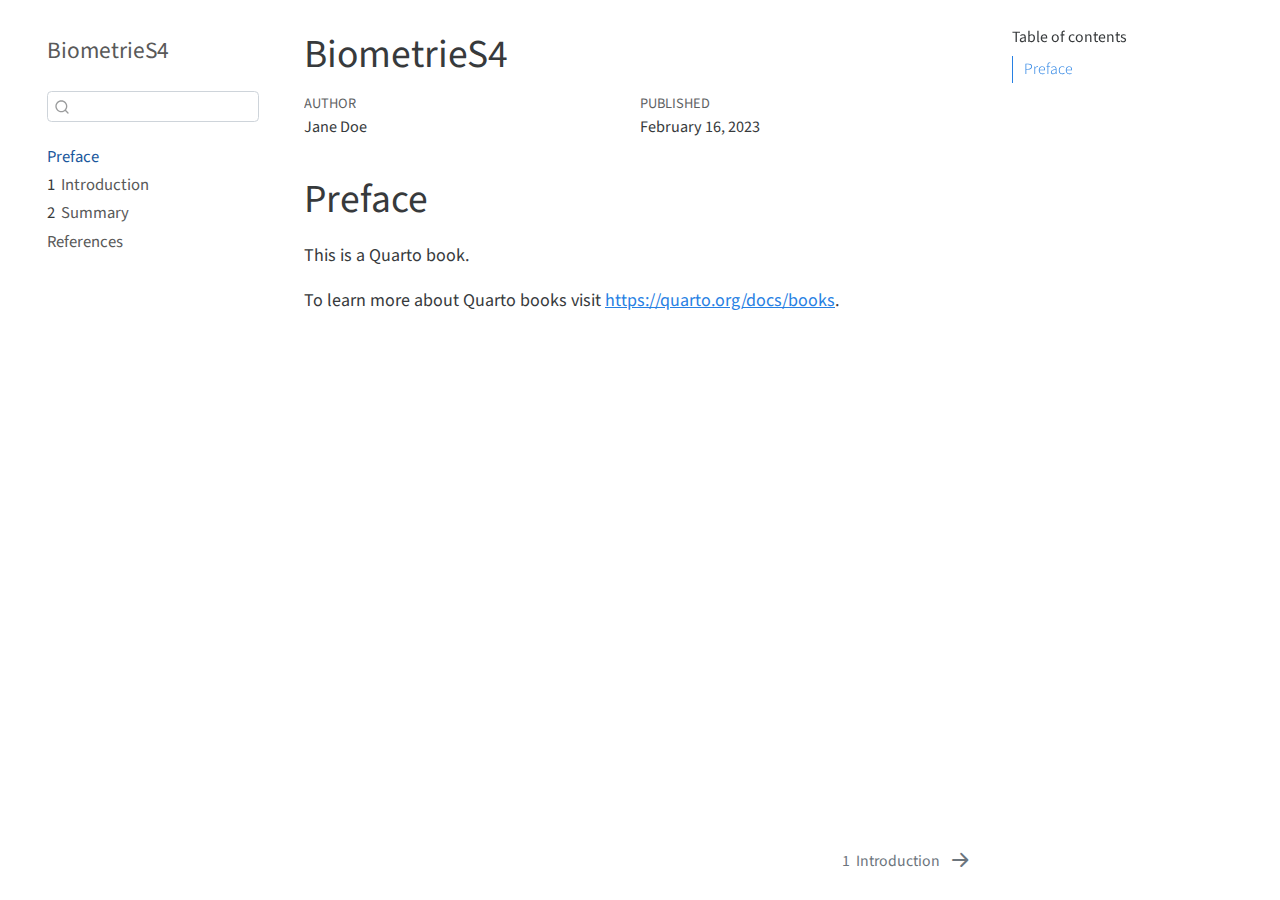
==== _book/index.html @ 4b7d471a "Initial commit" ====
<!DOCTYPE html>
<html xmlns="http://www.w3.org/1999/xhtml" lang="en" xml:lang="en"><head>

<meta charset="utf-8">
<meta name="generator" content="quarto-1.0.38">

<meta name="viewport" content="width=device-width, initial-scale=1.0, user-scalable=yes">

<meta name="author" content="Jane Doe">
<meta name="dcterms.date" content="2023-02-16">

<title>BiometrieS4</title>
<style>
code{white-space: pre-wrap;}
span.smallcaps{font-variant: small-caps;}
span.underline{text-decoration: underline;}
div.column{display: inline-block; vertical-align: top; width: 50%;}
div.hanging-indent{margin-left: 1.5em; text-indent: -1.5em;}
ul.task-list{list-style: none;}
</style>


<script src="site_libs/quarto-nav/quarto-nav.js"></script>
<script src="site_libs/quarto-nav/headroom.min.js"></script>
<script src="site_libs/clipboard/clipboard.min.js"></script>
<script src="site_libs/quarto-search/autocomplete.umd.js"></script>
<script src="site_libs/quarto-search/fuse.min.js"></script>
<script src="site_libs/quarto-search/quarto-search.js"></script>
<meta name="quarto:offset" content="./">
<link href="./intro.html" rel="next">
<script src="site_libs/quarto-html/quarto.js"></script>
<script src="site_libs/quarto-html/popper.min.js"></script>
<script src="site_libs/quarto-html/tippy.umd.min.js"></script>
<script src="site_libs/quarto-html/anchor.min.js"></script>
<link href="site_libs/quarto-html/tippy.css" rel="stylesheet">
<link href="site_libs/quarto-html/quarto-syntax-highlighting.css" rel="stylesheet" id="quarto-text-highlighting-styles">
<script src="site_libs/bootstrap/bootstrap.min.js"></script>
<link href="site_libs/bootstrap/bootstrap-icons.css" rel="stylesheet">
<link href="site_libs/bootstrap/bootstrap.min.css" rel="stylesheet" id="quarto-bootstrap" data-mode="light">
<script id="quarto-search-options" type="application/json">{
  "location": "sidebar",
  "copy-button": false,
  "collapse-after": 3,
  "panel-placement": "start",
  "type": "textbox",
  "limit": 20,
  "language": {
    "search-no-results-text": "No results",
    "search-matching-documents-text": "matching documents",
    "search-copy-link-title": "Copy link to search",
    "search-hide-matches-text": "Hide additional matches",
    "search-more-match-text": "more match in this document",
    "search-more-matches-text": "more matches in this document",
    "search-clear-button-title": "Clear",
    "search-detached-cancel-button-title": "Cancel",
    "search-submit-button-title": "Submit"
  }
}</script>


</head>

<body class="nav-sidebar floating">

<div id="quarto-search-results"></div>
  <header id="quarto-header" class="headroom fixed-top">
  <nav class="quarto-secondary-nav" data-bs-toggle="collapse" data-bs-target="#quarto-sidebar" aria-controls="quarto-sidebar" aria-expanded="false" aria-label="Toggle sidebar navigation" onclick="if (window.quartoToggleHeadroom) { window.quartoToggleHeadroom(); }">
    <div class="container-fluid d-flex justify-content-between">
      <h1 class="quarto-secondary-nav-title">BiometrieS4</h1>
      <button type="button" class="quarto-btn-toggle btn" aria-label="Show secondary navigation">
        <i class="bi bi-chevron-right"></i>
      </button>
    </div>
  </nav>
</header>
<!-- content -->
<div id="quarto-content" class="quarto-container page-columns page-rows-contents page-layout-article">
<!-- sidebar -->
  <nav id="quarto-sidebar" class="sidebar collapse sidebar-navigation floating overflow-auto">
    <div class="pt-lg-2 mt-2 text-left sidebar-header">
    <div class="sidebar-title mb-0 py-0">
      <a href="./">BiometrieS4</a> 
    </div>
      </div>
      <div class="mt-2 flex-shrink-0 align-items-center">
        <div class="sidebar-search">
        <div id="quarto-search" class="" title="Search"></div>
        </div>
      </div>
    <div class="sidebar-menu-container"> 
    <ul class="list-unstyled mt-1">
        <li class="sidebar-item">
  <div class="sidebar-item-container"> 
  <a href="./index.html" class="sidebar-item-text sidebar-link active">Preface</a>
  </div>
</li>
        <li class="sidebar-item">
  <div class="sidebar-item-container"> 
  <a href="./intro.html" class="sidebar-item-text sidebar-link"><span class="chapter-number">1</span>&nbsp; <span class="chapter-title">Introduction</span></a>
  </div>
</li>
        <li class="sidebar-item">
  <div class="sidebar-item-container"> 
  <a href="./summary.html" class="sidebar-item-text sidebar-link"><span class="chapter-number">2</span>&nbsp; <span class="chapter-title">Summary</span></a>
  </div>
</li>
        <li class="sidebar-item">
  <div class="sidebar-item-container"> 
  <a href="./references.html" class="sidebar-item-text sidebar-link">References</a>
  </div>
</li>
    </ul>
    </div>
</nav>
<!-- margin-sidebar -->
    <div id="quarto-margin-sidebar" class="sidebar margin-sidebar">
        <nav id="TOC" role="doc-toc">
    <h2 id="toc-title">Table of contents</h2>
   
  <ul>
  <li><a href="#preface" id="toc-preface" class="nav-link active" data-scroll-target="#preface">Preface</a></li>
  </ul>
</nav>
    </div>
<!-- main -->
<main class="content" id="quarto-document-content">

<header id="title-block-header" class="quarto-title-block default">
<div class="quarto-title">
<h1 class="title d-none d-lg-block">BiometrieS4</h1>
</div>



<div class="quarto-title-meta">

    <div>
    <div class="quarto-title-meta-heading">Author</div>
    <div class="quarto-title-meta-contents">
             <p>Jane Doe </p>
          </div>
  </div>
    
    <div>
    <div class="quarto-title-meta-heading">Published</div>
    <div class="quarto-title-meta-contents">
      <p class="date">February 16, 2023</p>
    </div>
  </div>
    
  </div>
  

</header>

<section id="preface" class="level1 unnumbered">
<h1 class="unnumbered">Preface</h1>
<p>This is a Quarto book.</p>
<p>To learn more about Quarto books visit <a href="https://quarto.org/docs/books" class="uri">https://quarto.org/docs/books</a>.</p>


</section>

</main> <!-- /main -->
<script id="quarto-html-after-body" type="application/javascript">
window.document.addEventListener("DOMContentLoaded", function (event) {
  const toggleBodyColorMode = (bsSheetEl) => {
    const mode = bsSheetEl.getAttribute("data-mode");
    const bodyEl = window.document.querySelector("body");
    if (mode === "dark") {
      bodyEl.classList.add("quarto-dark");
      bodyEl.classList.remove("quarto-light");
    } else {
      bodyEl.classList.add("quarto-light");
      bodyEl.classList.remove("quarto-dark");
    }
  }
  const toggleBodyColorPrimary = () => {
    const bsSheetEl = window.document.querySelector("link#quarto-bootstrap");
    if (bsSheetEl) {
      toggleBodyColorMode(bsSheetEl);
    }
  }
  toggleBodyColorPrimary();  
  const icon = "";
  const anchorJS = new window.AnchorJS();
  anchorJS.options = {
    placement: 'right',
    icon: icon
  };
  anchorJS.add('.anchored');
  const clipboard = new window.ClipboardJS('.code-copy-button', {
    target: function(trigger) {
      return trigger.previousElementSibling;
    }
  });
  clipboard.on('success', function(e) {
    // button target
    const button = e.trigger;
    // don't keep focus
    button.blur();
    // flash "checked"
    button.classList.add('code-copy-button-checked');
    var currentTitle = button.getAttribute("title");
    button.setAttribute("title", "Copied!");
    setTimeout(function() {
      button.setAttribute("title", currentTitle);
      button.classList.remove('code-copy-button-checked');
    }, 1000);
    // clear code selection
    e.clearSelection();
  });
  function tippyHover(el, contentFn) {
    const config = {
      allowHTML: true,
      content: contentFn,
      maxWidth: 500,
      delay: 100,
      arrow: false,
      appendTo: function(el) {
          return el.parentElement;
      },
      interactive: true,
      interactiveBorder: 10,
      theme: 'quarto',
      placement: 'bottom-start'
    };
    window.tippy(el, config); 
  }
  const noterefs = window.document.querySelectorAll('a[role="doc-noteref"]');
  for (var i=0; i<noterefs.length; i++) {
    const ref = noterefs[i];
    tippyHover(ref, function() {
      let href = ref.getAttribute('href');
      try { href = new URL(href).hash; } catch {}
      const id = href.replace(/^#\/?/, "");
      const note = window.document.getElementById(id);
      return note.innerHTML;
    });
  }
  var bibliorefs = window.document.querySelectorAll('a[role="doc-biblioref"]');
  for (var i=0; i<bibliorefs.length; i++) {
    const ref = bibliorefs[i];
    const cites = ref.parentNode.getAttribute('data-cites').split(' ');
    tippyHover(ref, function() {
      var popup = window.document.createElement('div');
      cites.forEach(function(cite) {
        var citeDiv = window.document.createElement('div');
        citeDiv.classList.add('hanging-indent');
        citeDiv.classList.add('csl-entry');
        var biblioDiv = window.document.getElementById('ref-' + cite);
        if (biblioDiv) {
          citeDiv.innerHTML = biblioDiv.innerHTML;
        }
        popup.appendChild(citeDiv);
      });
      return popup.innerHTML;
    });
  }
});
</script>
<nav class="page-navigation">
  <div class="nav-page nav-page-previous">
  </div>
  <div class="nav-page nav-page-next">
      <a href="./intro.html" class="pagination-link">
        <span class="nav-page-text"><span class="chapter-number">1</span>&nbsp; <span class="chapter-title">Introduction</span></span> <i class="bi bi-arrow-right-short"></i>
      </a>
  </div>
</nav>
</div> <!-- /content -->



</body></html>
---- _book/site_libs/quarto-html/tippy.css ----
.tippy-box[data-animation=fade][data-state=hidden]{opacity:0}[data-tippy-root]{max-width:calc(100vw - 10px)}.tippy-box{position:relative;background-color:#333;color:#fff;border-radius:4px;font-size:14px;line-height:1.4;white-space:normal;outline:0;transition-property:transform,visibility,opacity}.tippy-box[data-placement^=top]>.tippy-arrow{bottom:0}.tippy-box[data-placement^=top]>.tippy-arrow:before{bottom:-7px;left:0;border-width:8px 8px 0;border-top-color:initial;transform-origin:center top}.tippy-box[data-placement^=bottom]>.tippy-arrow{top:0}.tippy-box[data-placement^=bottom]>.tippy-arrow:before{top:-7px;left:0;border-width:0 8px 8px;border-bottom-color:initial;transform-origin:center bottom}.tippy-box[data-placement^=left]>.tippy-arrow{right:0}.tippy-box[data-placement^=left]>.tippy-arrow:before{border-width:8px 0 8px 8px;border-left-color:initial;right:-7px;transform-origin:center left}.tippy-box[data-placement^=right]>.tippy-arrow{left:0}.tippy-box[data-placement^=right]>.tippy-arrow:before{left:-7px;border-width:8px 8px 8px 0;border-right-color:initial;transform-origin:center right}.tippy-box[data-inertia][data-state=visible]{transition-timing-function:cubic-bezier(.54,1.5,.38,1.11)}.tippy-arrow{width:16px;height:16px;color:#333}.tippy-arrow:before{content:"";position:absolute;border-color:transparent;border-style:solid}.tippy-content{position:relative;padding:5px 9px;z-index:1}
---- _book/site_libs/quarto-html/quarto-syntax-highlighting.css ----
/* quarto syntax highlight colors */
:root {
  --quarto-hl-ot-color: #003B4F;
  --quarto-hl-at-color: #657422;
  --quarto-hl-ss-color: #20794D;
  --quarto-hl-an-color: #5E5E5E;
  --quarto-hl-fu-color: #4758AB;
  --quarto-hl-st-color: #20794D;
  --quarto-hl-cf-color: #003B4F;
  --quarto-hl-op-color: #5E5E5E;
  --quarto-hl-er-color: #AD0000;
  --quarto-hl-bn-color: #AD0000;
  --quarto-hl-al-color: #AD0000;
  --quarto-hl-va-color: #111111;
  --quarto-hl-bu-color: inherit;
  --quarto-hl-ex-color: inherit;
  --quarto-hl-pp-color: #AD0000;
  --quarto-hl-in-color: #5E5E5E;
  --quarto-hl-vs-color: #20794D;
  --quarto-hl-wa-color: #5E5E5E;
  --quarto-hl-do-color: #5E5E5E;
  --quarto-hl-im-color: #00769E;
  --quarto-hl-ch-color: #20794D;
  --quarto-hl-dt-color: #AD0000;
  --quarto-hl-fl-color: #AD0000;
  --quarto-hl-co-color: #5E5E5E;
  --quarto-hl-cv-color: #5E5E5E;
  --quarto-hl-cn-color: #8f5902;
  --quarto-hl-sc-color: #5E5E5E;
  --quarto-hl-dv-color: #AD0000;
  --quarto-hl-kw-color: #003B4F;
}

/* other quarto variables */
:root {
  --quarto-font-monospace: SFMono-Regular, Menlo, Monaco, Consolas, "Liberation Mono", "Courier New", monospace;
}

pre > code.sourceCode > span {
  color: #003B4F;
}

code span {
  color: #003B4F;
}

code.sourceCode > span {
  color: #003B4F;
}

div.sourceCode,
div.sourceCode pre.sourceCode {
  color: #003B4F;
}

code span.ot {
  color: #003B4F;
}

code span.at {
  color: #657422;
}

code span.ss {
  color: #20794D;
}

code span.an {
  color: #5E5E5E;
}

code span.fu {
  color: #4758AB;
}

code span.st {
  color: #20794D;
}

code span.cf {
  color: #003B4F;
}

code span.op {
  color: #5E5E5E;
}

code span.er {
  color: #AD0000;
}

code span.bn {
  color: #AD0000;
}

code span.al {
  color: #AD0000;
}

code span.va {
  color: #111111;
}

code span.pp {
  color: #AD0000;
}

code span.in {
  color: #5E5E5E;
}

code span.vs {
  color: #20794D;
}

code span.wa {
  color: #5E5E5E;
  font-style: italic;
}

code span.do {
  color: #5E5E5E;
  font-style: italic;
}

code span.im {
  color: #00769E;
}

code span.ch {
  color: #20794D;
}

code span.dt {
  color: #AD0000;
}

code span.fl {
  color: #AD0000;
}

code span.co {
  color: #5E5E5E;
}

code span.cv {
  color: #5E5E5E;
  font-style: italic;
}

code span.cn {
  color: #8f5902;
}

code span.sc {
  color: #5E5E5E;
}

code span.dv {
  color: #AD0000;
}

code span.kw {
  color: #003B4F;
}

.prevent-inlining {
  content: "</";
}

/*# sourceMappingURL=debc5d5d77c3f9108843748ff7464032.css.map */
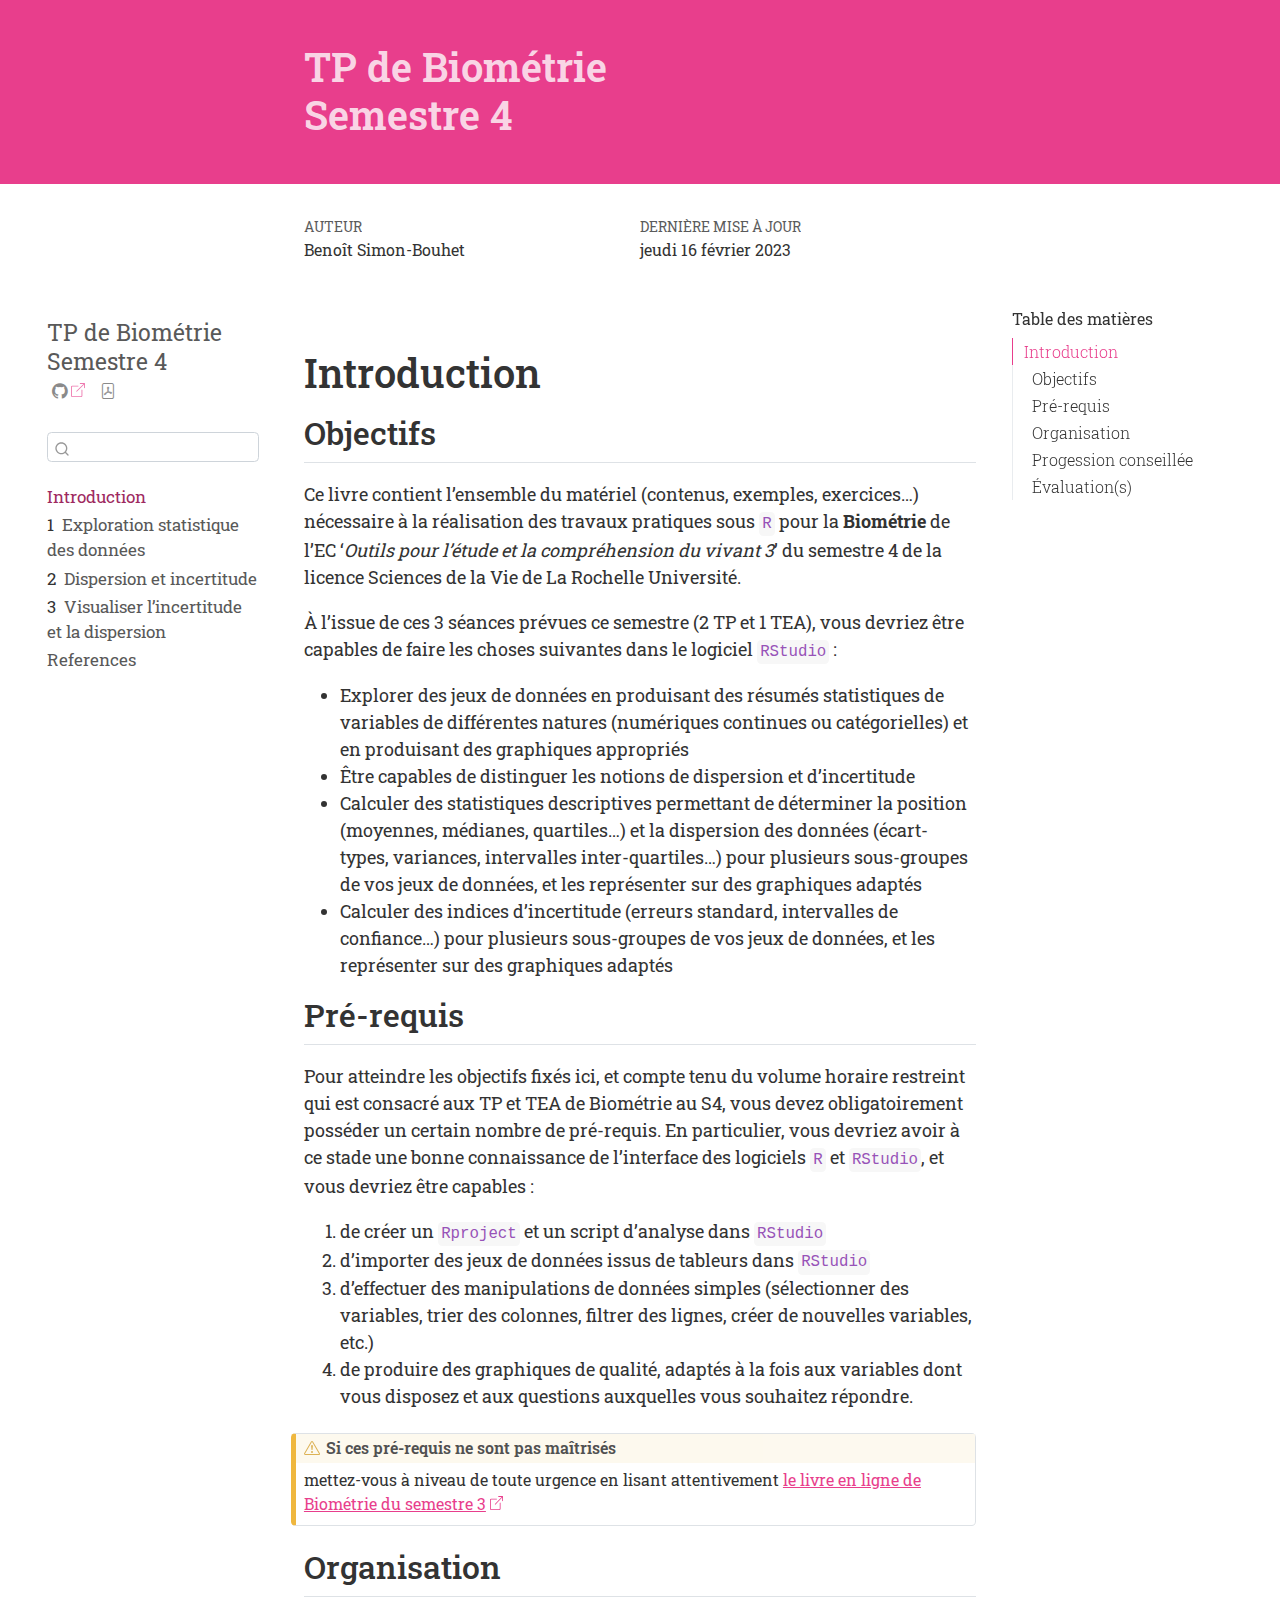
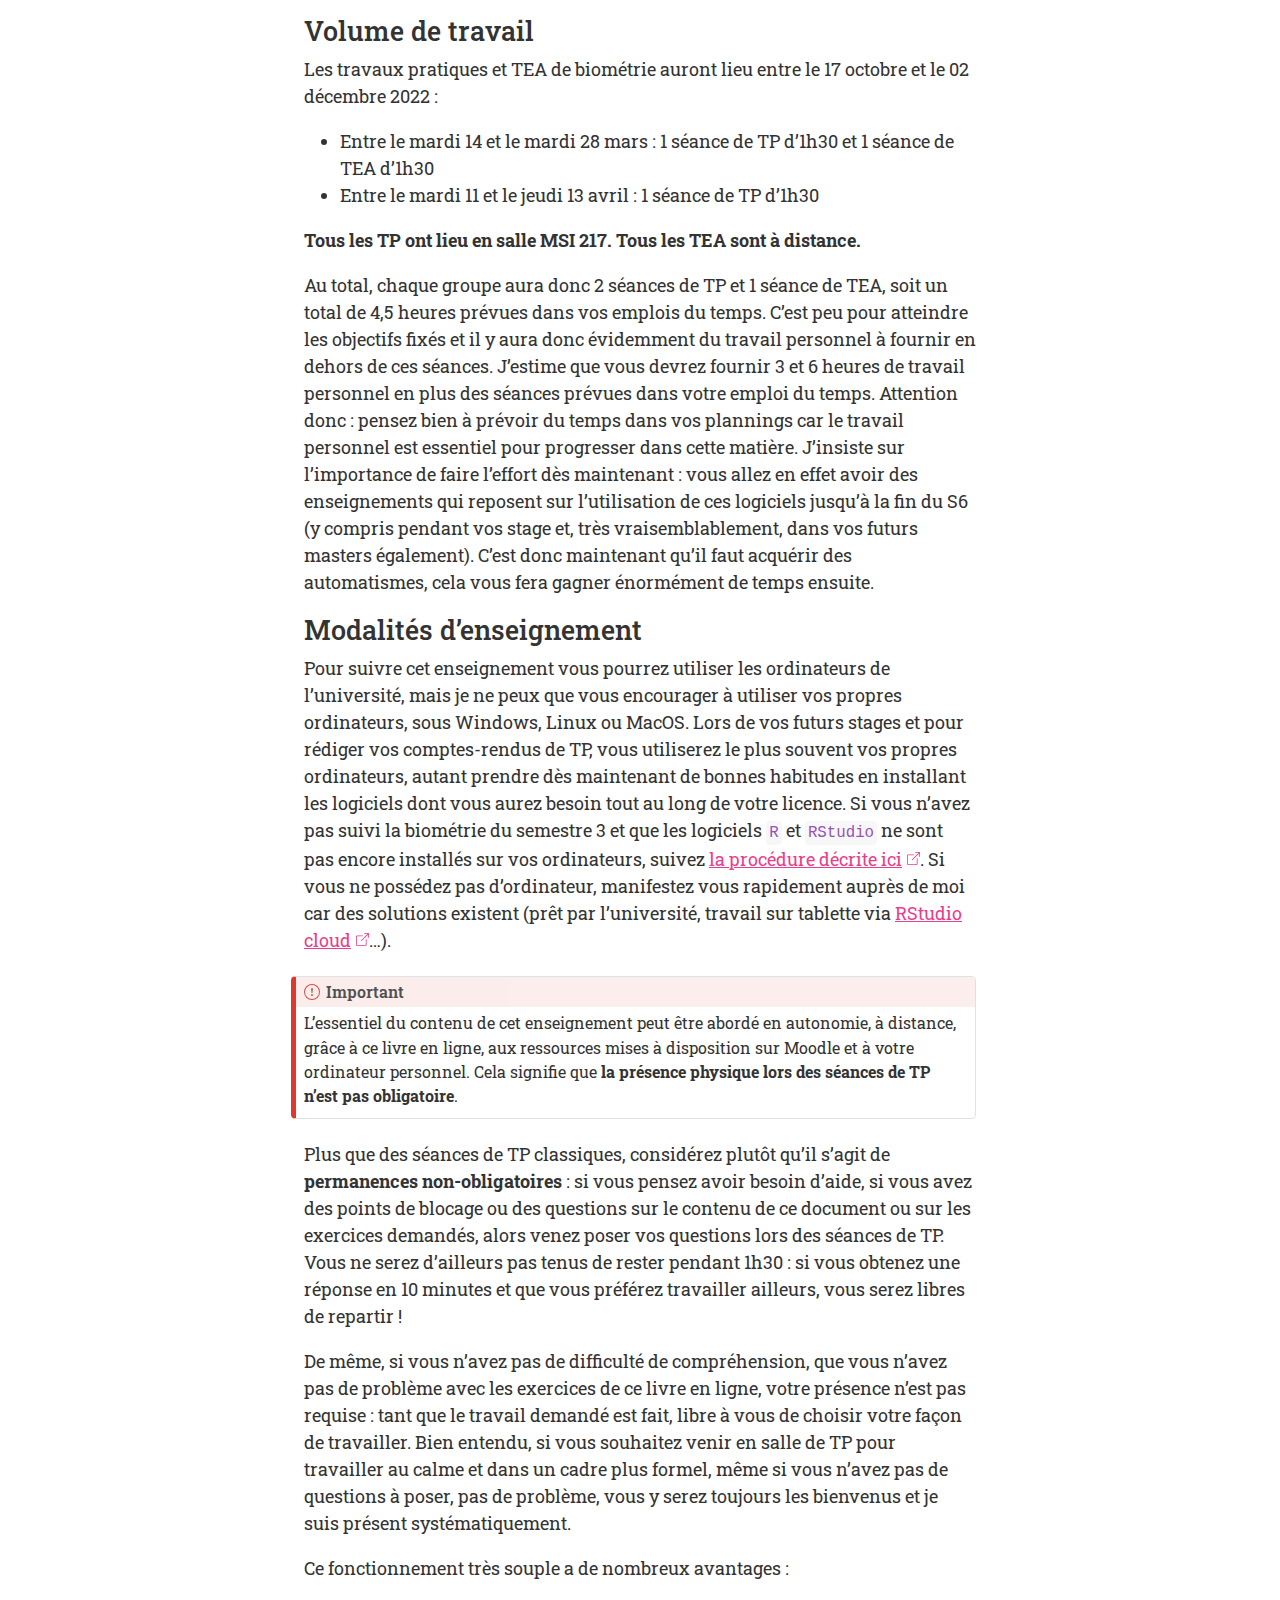
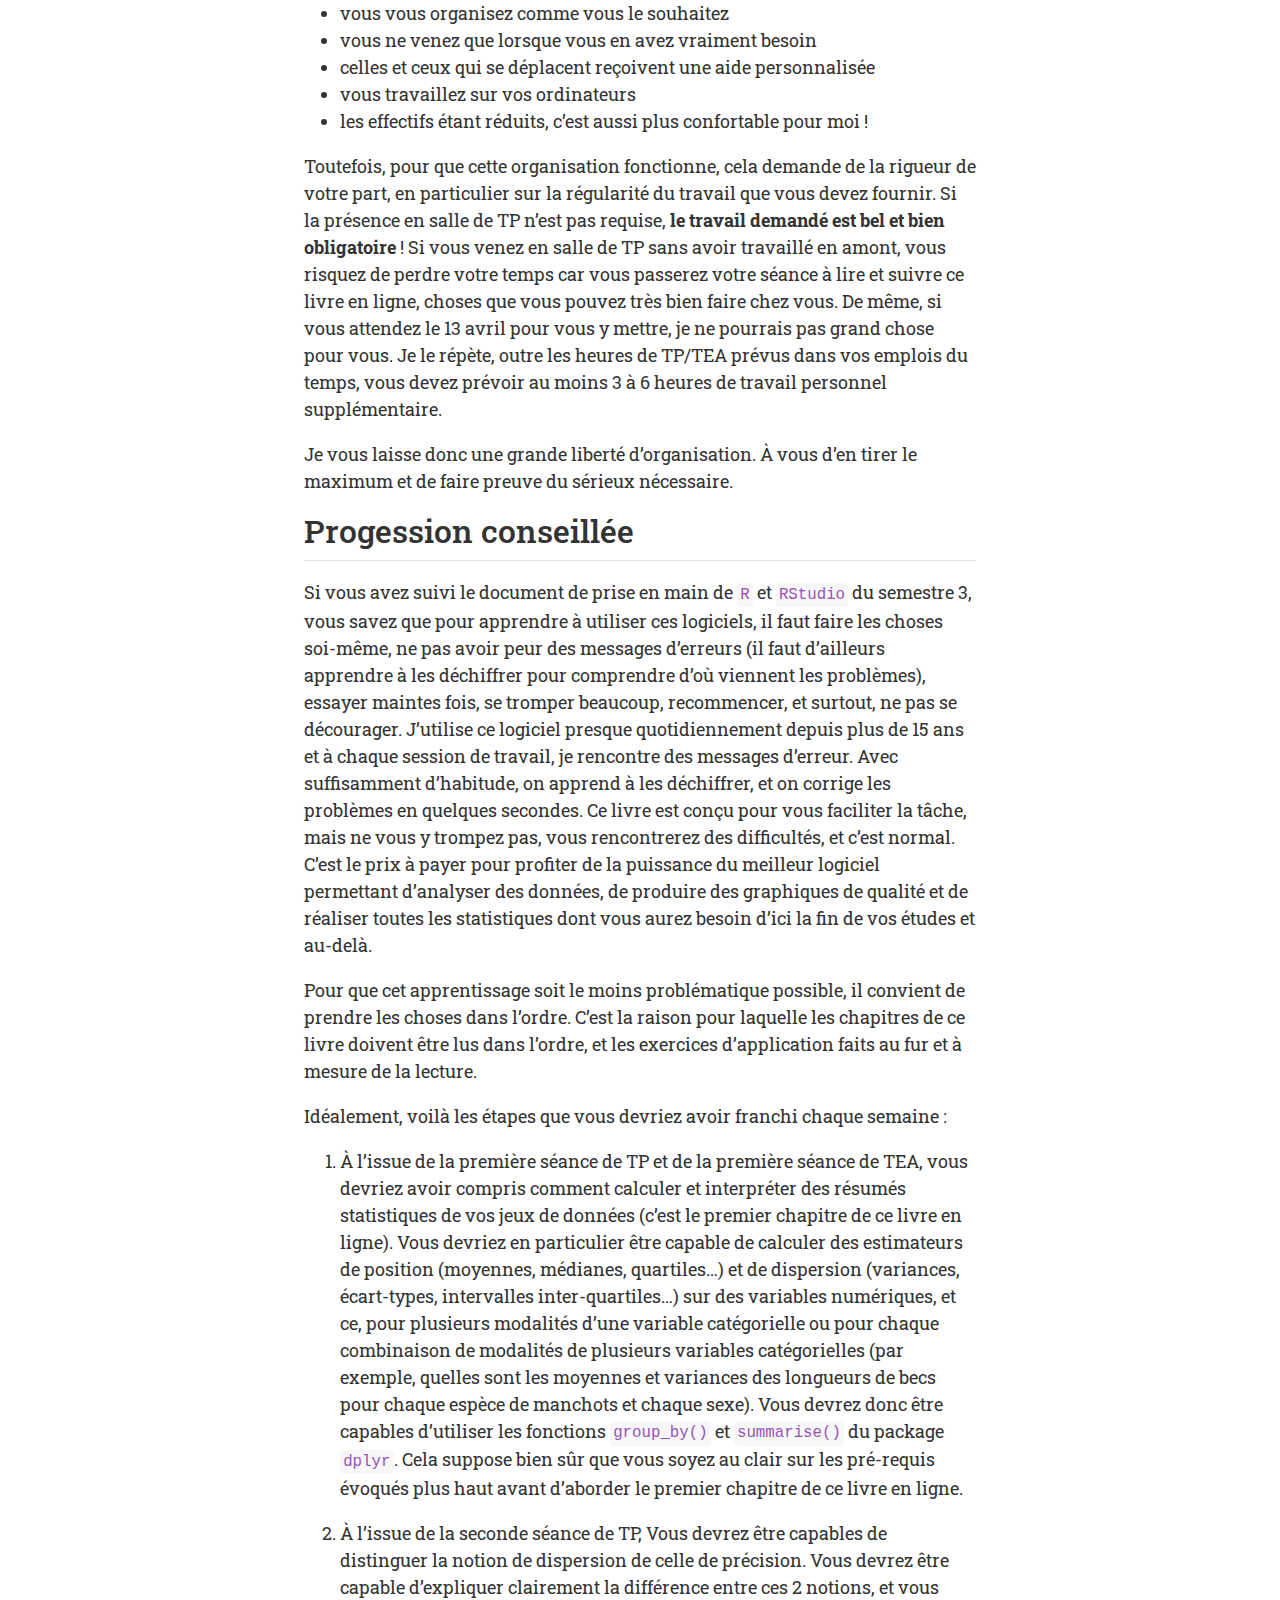
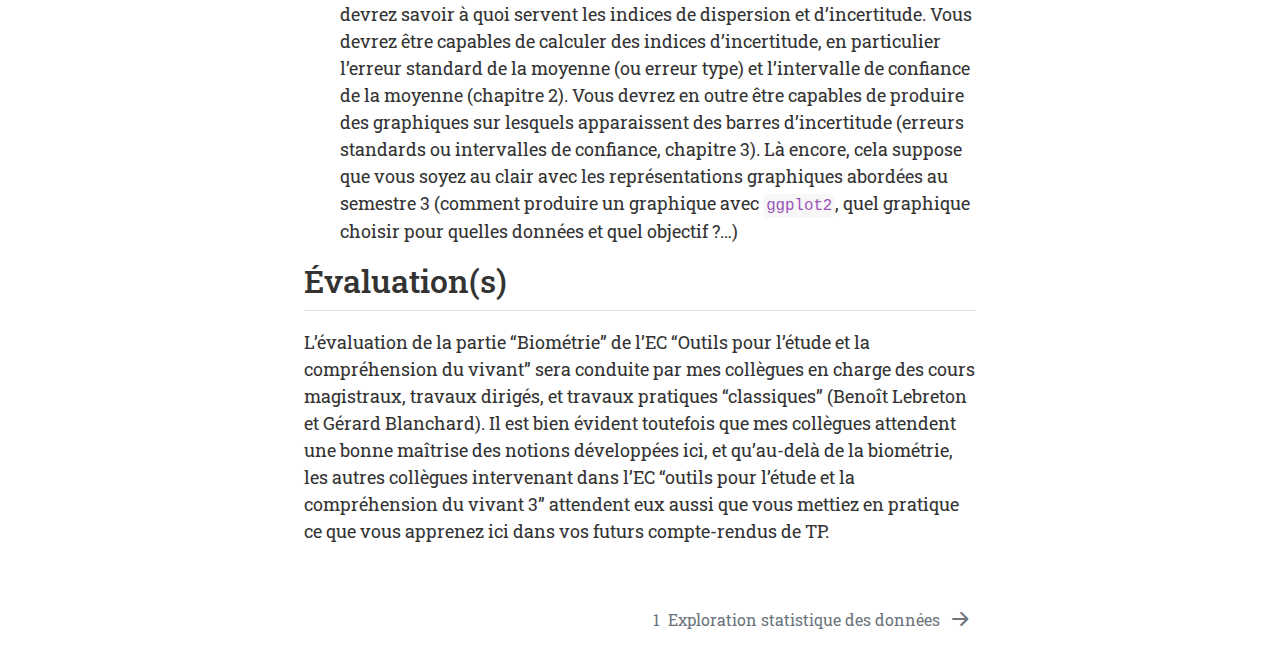
==== commit 3d1fd185: "Added book content (without editing)" ====
--- a/_book/index.html
+++ b/_book/index.html
@@ -1,22 +1,26 @@
 <!DOCTYPE html>
-<html xmlns="http://www.w3.org/1999/xhtml" lang="en" xml:lang="en"><head>
+<html xmlns="http://www.w3.org/1999/xhtml" lang="fr" xml:lang="fr"><head>
 
 <meta charset="utf-8">
-<meta name="generator" content="quarto-1.0.38">
+<meta name="generator" content="quarto-1.2.269">
 
 <meta name="viewport" content="width=device-width, initial-scale=1.0, user-scalable=yes">
 
-<meta name="author" content="Jane Doe">
-<meta name="dcterms.date" content="2023-02-16">
-
-<title>BiometrieS4</title>
+<meta name="author" content="Benoît Simon-Bouhet">
+
+<title>TP de Biométrie Semestre 4</title>
 <style>
 code{white-space: pre-wrap;}
 span.smallcaps{font-variant: small-caps;}
-span.underline{text-decoration: underline;}
-div.column{display: inline-block; vertical-align: top; width: 50%;}
+div.columns{display: flex; gap: min(4vw, 1.5em);}
+div.column{flex: auto; overflow-x: auto;}
 div.hanging-indent{margin-left: 1.5em; text-indent: -1.5em;}
 ul.task-list{list-style: none;}
+ul.task-list li input[type="checkbox"] {
+  width: 0.8em;
+  margin: 0 0.8em 0.2em -1.6em;
+  vertical-align: middle;
+}
 </style>
 
 
@@ -27,7 +31,7 @@
 <script src="site_libs/quarto-search/fuse.min.js"></script>
 <script src="site_libs/quarto-search/quarto-search.js"></script>
 <meta name="quarto:offset" content="./">
-<link href="./intro.html" rel="next">
+<link href="./01-dispersion.html" rel="next">
 <script src="site_libs/quarto-html/quarto.js"></script>
 <script src="site_libs/quarto-html/popper.min.js"></script>
 <script src="site_libs/quarto-html/tippy.umd.min.js"></script>
@@ -45,17 +49,18 @@
   "type": "textbox",
   "limit": 20,
   "language": {
-    "search-no-results-text": "No results",
-    "search-matching-documents-text": "matching documents",
-    "search-copy-link-title": "Copy link to search",
-    "search-hide-matches-text": "Hide additional matches",
-    "search-more-match-text": "more match in this document",
-    "search-more-matches-text": "more matches in this document",
-    "search-clear-button-title": "Clear",
-    "search-detached-cancel-button-title": "Cancel",
-    "search-submit-button-title": "Submit"
+    "search-no-results-text": "Pas de résultats",
+    "search-matching-documents-text": "documents trouvés",
+    "search-copy-link-title": "Copier le lien vers la recherche",
+    "search-hide-matches-text": "Cacher les correspondances additionnelles",
+    "search-more-match-text": "correspondance de plus dans ce document",
+    "search-more-matches-text": "correspondances de plus dans ce document",
+    "search-clear-button-title": "Effacer",
+    "search-detached-cancel-button-title": "Annuler",
+    "search-submit-button-title": "Envoyer"
   }
 }</script>
+<style>html{ scroll-behavior: smooth; }</style>
 
 
 </head>
@@ -66,7 +71,7 @@
   <header id="quarto-header" class="headroom fixed-top">
   <nav class="quarto-secondary-nav" data-bs-toggle="collapse" data-bs-target="#quarto-sidebar" aria-controls="quarto-sidebar" aria-expanded="false" aria-label="Toggle sidebar navigation" onclick="if (window.quartoToggleHeadroom) { window.quartoToggleHeadroom(); }">
     <div class="container-fluid d-flex justify-content-between">
-      <h1 class="quarto-secondary-nav-title">BiometrieS4</h1>
+      <h1 class="quarto-secondary-nav-title">TP de Biométrie<br> Semestre 4<br></h1>
       <button type="button" class="quarto-btn-toggle btn" aria-label="Show secondary navigation">
         <i class="bi bi-chevron-right"></i>
       </button>
@@ -74,12 +79,44 @@
   </nav>
 </header>
 <!-- content -->
-<div id="quarto-content" class="quarto-container page-columns page-rows-contents page-layout-article">
+<header id="title-block-header" class="quarto-title-block default page-columns page-full">
+  <div class="quarto-title-banner page-columns page-full">
+    <div class="quarto-title column-body">
+      <h1 class="title d-none d-lg-block">TP de Biométrie<br> Semestre 4<br></h1>
+                      </div>
+  </div>
+    
+  
+  <div class="quarto-title-meta">
+
+      <div>
+      <div class="quarto-title-meta-heading">Auteur</div>
+      <div class="quarto-title-meta-contents">
+               <p>Benoît Simon-Bouhet </p>
+            </div>
+    </div>
+      
+      <div>
+      <div class="quarto-title-meta-heading">Dernière Mise à jour</div>
+      <div class="quarto-title-meta-contents">
+        <p class="date">jeudi 16 février 2023</p>
+      </div>
+    </div>
+    
+      
+    </div>
+    
+  
+  </header><div id="quarto-content" class="quarto-container page-columns page-rows-contents page-layout-article">
 <!-- sidebar -->
   <nav id="quarto-sidebar" class="sidebar collapse sidebar-navigation floating overflow-auto">
     <div class="pt-lg-2 mt-2 text-left sidebar-header">
     <div class="sidebar-title mb-0 py-0">
-      <a href="./">BiometrieS4</a> 
+      <a href="./">TP de Biométrie<br> Semestre 4<br></a> 
+        <div class="sidebar-tools-main">
+    <a href="https://github.com/besibo/BiometrieS4" title="Source Code" class="sidebar-tool px-1"><i class="bi bi-github"></i></a>
+    <a href="./TP-de-Biométrie-br--Semestre-4-br-.pdf" title="Download PDF" class="sidebar-tool px-1"><i class="bi bi-file-pdf"></i></a>
+</div>
     </div>
       </div>
       <div class="mt-2 flex-shrink-0 align-items-center">
@@ -91,17 +128,22 @@
     <ul class="list-unstyled mt-1">
         <li class="sidebar-item">
   <div class="sidebar-item-container"> 
-  <a href="./index.html" class="sidebar-item-text sidebar-link active">Preface</a>
+  <a href="./index.html" class="sidebar-item-text sidebar-link active">Introduction</a>
   </div>
 </li>
         <li class="sidebar-item">
   <div class="sidebar-item-container"> 
-  <a href="./intro.html" class="sidebar-item-text sidebar-link"><span class="chapter-number">1</span>&nbsp; <span class="chapter-title">Introduction</span></a>
+  <a href="./01-dispersion.html" class="sidebar-item-text sidebar-link"><span class="chapter-number">1</span>&nbsp; <span class="chapter-title">Exploration statistique des données</span></a>
   </div>
 </li>
         <li class="sidebar-item">
   <div class="sidebar-item-container"> 
-  <a href="./summary.html" class="sidebar-item-text sidebar-link"><span class="chapter-number">2</span>&nbsp; <span class="chapter-title">Summary</span></a>
+  <a href="./02-incertitude.html" class="sidebar-item-text sidebar-link"><span class="chapter-number">2</span>&nbsp; <span class="chapter-title">Dispersion et incertitude</span></a>
+  </div>
+</li>
+        <li class="sidebar-item">
+  <div class="sidebar-item-container"> 
+  <a href="./03-graphiques.html" class="sidebar-item-text sidebar-link"><span class="chapter-number">3</span>&nbsp; <span class="chapter-title">Visualiser l’incertitude et la dispersion</span></a>
   </div>
 </li>
         <li class="sidebar-item">
@@ -114,51 +156,137 @@
 </nav>
 <!-- margin-sidebar -->
     <div id="quarto-margin-sidebar" class="sidebar margin-sidebar">
-        <nav id="TOC" role="doc-toc">
-    <h2 id="toc-title">Table of contents</h2>
+        <nav id="TOC" role="doc-toc" class="toc-active">
+    <h2 id="toc-title">Table des matières</h2>
    
   <ul>
-  <li><a href="#preface" id="toc-preface" class="nav-link active" data-scroll-target="#preface">Preface</a></li>
+  <li><a href="#introduction" id="toc-introduction" class="nav-link active" data-scroll-target="#introduction">Introduction</a>
+  <ul class="collapse">
+  <li><a href="#objectifs" id="toc-objectifs" class="nav-link" data-scroll-target="#objectifs">Objectifs</a></li>
+  <li><a href="#pré-requis" id="toc-pré-requis" class="nav-link" data-scroll-target="#pré-requis">Pré-requis</a></li>
+  <li><a href="#organisation" id="toc-organisation" class="nav-link" data-scroll-target="#organisation">Organisation</a>
+  <ul class="collapse">
+  <li><a href="#volume-de-travail" id="toc-volume-de-travail" class="nav-link" data-scroll-target="#volume-de-travail">Volume de travail</a></li>
+  <li><a href="#modalités-denseignement" id="toc-modalités-denseignement" class="nav-link" data-scroll-target="#modalités-denseignement">Modalités d’enseignement</a></li>
+  </ul></li>
+  <li><a href="#progession-conseillée" id="toc-progession-conseillée" class="nav-link" data-scroll-target="#progession-conseillée">Progession conseillée</a></li>
+  <li><a href="#évaluations" id="toc-évaluations" class="nav-link" data-scroll-target="#évaluations">Évaluation(s)</a></li>
+  </ul></li>
   </ul>
 </nav>
     </div>
 <!-- main -->
-<main class="content" id="quarto-document-content">
-
-<header id="title-block-header" class="quarto-title-block default">
-<div class="quarto-title">
-<h1 class="title d-none d-lg-block">BiometrieS4</h1>
-</div>
-
-
-
-<div class="quarto-title-meta">
-
-    <div>
-    <div class="quarto-title-meta-heading">Author</div>
-    <div class="quarto-title-meta-contents">
-             <p>Jane Doe </p>
-          </div>
-  </div>
-    
-    <div>
-    <div class="quarto-title-meta-heading">Published</div>
-    <div class="quarto-title-meta-contents">
-      <p class="date">February 16, 2023</p>
-    </div>
-  </div>
-    
-  </div>
-  
-
-</header>
-
-<section id="preface" class="level1 unnumbered">
-<h1 class="unnumbered">Preface</h1>
-<p>This is a Quarto book.</p>
-<p>To learn more about Quarto books visit <a href="https://quarto.org/docs/books" class="uri">https://quarto.org/docs/books</a>.</p>
-
-
+<main class="content quarto-banner-title-block" id="quarto-document-content">
+
+
+
+
+<section id="introduction" class="level1 unnumbered">
+<h1 class="unnumbered">Introduction</h1>
+<section id="objectifs" class="level2 unnumbered">
+<h2 class="unnumbered anchored" data-anchor-id="objectifs">Objectifs</h2>
+<p>Ce livre contient l’ensemble du matériel (contenus, exemples, exercices…) nécessaire à la réalisation des travaux pratiques sous <code>R</code> pour la <strong>Biométrie</strong> de l’EC ‘<em>Outils pour l’étude et la compréhension du vivant 3</em>’ du semestre 4 de la licence Sciences de la Vie de La Rochelle Université.</p>
+<p>À l’issue de ces 3 séances prévues ce semestre (2 TP et 1 TEA), vous devriez être capables de faire les choses suivantes dans le logiciel <code>RStudio</code> :</p>
+<ul>
+<li>Explorer des jeux de données en produisant des résumés statistiques de variables de différentes natures (numériques continues ou catégorielles) et en produisant des graphiques appropriés</li>
+<li>Être capables de distinguer les notions de dispersion et d’incertitude</li>
+<li>Calculer des statistiques descriptives permettant de déterminer la position (moyennes, médianes, quartiles…) et la dispersion des données (écart-types, variances, intervalles inter-quartiles…) pour plusieurs sous-groupes de vos jeux de données, et les représenter sur des graphiques adaptés</li>
+<li>Calculer des indices d’incertitude (erreurs standard, intervalles de confiance…) pour plusieurs sous-groupes de vos jeux de données, et les représenter sur des graphiques adaptés</li>
+</ul>
+</section>
+<section id="pré-requis" class="level2 unnumbered">
+<h2 class="unnumbered anchored" data-anchor-id="pré-requis">Pré-requis</h2>
+<p>Pour atteindre les objectifs fixés ici, et compte tenu du volume horaire restreint qui est consacré aux TP et TEA de Biométrie au S4, vous devez obligatoirement posséder un certain nombre de pré-requis. En particulier, vous devriez avoir à ce stade une bonne connaissance de l’interface des logiciels <code>R</code> et <code>RStudio</code>, et vous devriez être capables :</p>
+<ol type="1">
+<li>de créer un <code>Rproject</code> et un script d’analyse dans <code>RStudio</code></li>
+<li>d’importer des jeux de données issus de tableurs dans <code>RStudio</code></li>
+<li>d’effectuer des manipulations de données simples (sélectionner des variables, trier des colonnes, filtrer des lignes, créer de nouvelles variables, etc.)</li>
+<li>de produire des graphiques de qualité, adaptés à la fois aux variables dont vous disposez et aux questions auxquelles vous souhaitez répondre.</li>
+</ol>
+<div class="callout-warning callout callout-style-default callout-captioned">
+<div class="callout-header d-flex align-content-center">
+<div class="callout-icon-container">
+<i class="callout-icon"></i>
+</div>
+<div class="callout-caption-container flex-fill">
+Si ces pré-requis ne sont pas maîtrisés
+</div>
+</div>
+<div class="callout-body-container callout-body">
+<p>mettez-vous à niveau de toute urgence en lisant attentivement <a href="https://besibo.github.io/BiometrieS3/">le livre en ligne de Biométrie du semestre 3</a></p>
+</div>
+</div>
+</section>
+<section id="organisation" class="level2 unnumbered">
+<h2 class="unnumbered anchored" data-anchor-id="organisation">Organisation</h2>
+<section id="volume-de-travail" class="level3 unnumbered">
+<h3 class="unnumbered anchored" data-anchor-id="volume-de-travail">Volume de travail</h3>
+<p>Les travaux pratiques et TEA de biométrie auront lieu entre le 17 octobre et le 02 décembre 2022 :</p>
+<ul>
+<li>Entre le mardi 14 et le mardi 28 mars : 1 séance de TP d’1h30 et 1 séance de TEA d’1h30</li>
+<li>Entre le mardi 11 et le jeudi 13 avril : 1 séance de TP d’1h30</li>
+</ul>
+<!-- Il manque une séance de TP et de TEA par rapport à la maquette -->
+<p><strong>Tous les TP ont lieu en salle MSI 217. Tous les TEA sont à distance.</strong></p>
+<p>Au total, chaque groupe aura donc 2 séances de TP et 1 séance de TEA, soit un total de 4,5 heures prévues dans vos emplois du temps. C’est peu pour atteindre les objectifs fixés et il y aura donc évidemment du travail personnel à fournir en dehors de ces séances. J’estime que vous devrez fournir 3 et 6 heures de travail personnel en plus des séances prévues dans votre emploi du temps. Attention donc : pensez bien à prévoir du temps dans vos plannings car le travail personnel est essentiel pour progresser dans cette matière. J’insiste sur l’importance de faire l’effort dès maintenant : vous allez en effet avoir des enseignements qui reposent sur l’utilisation de ces logiciels jusqu’à la fin du S6 (y compris pendant vos stage et, très vraisemblablement, dans vos futurs masters également). C’est donc maintenant qu’il faut acquérir des automatismes, cela vous fera gagner énormément de temps ensuite.</p>
+</section>
+<section id="modalités-denseignement" class="level3 unnumbered">
+<h3 class="unnumbered anchored" data-anchor-id="modalités-denseignement">Modalités d’enseignement</h3>
+<p>Pour suivre cet enseignement vous pourrez utiliser les ordinateurs de l’université, mais je ne peux que vous encourager à utiliser vos propres ordinateurs, sous Windows, Linux ou MacOS. Lors de vos futurs stages et pour rédiger vos comptes-rendus de TP, vous utiliserez le plus souvent vos propres ordinateurs, autant prendre dès maintenant de bonnes habitudes en installant les logiciels dont vous aurez besoin tout au long de votre licence. Si vous n’avez pas suivi la biométrie du semestre 3 et que les logiciels <code>R</code> et <code>RStudio</code> ne sont pas encore installés sur vos ordinateurs, suivez <a href="https://besibo.github.io/BiometrieS3/01-R-basics.html#sec-install">la procédure décrite ici</a>. Si vous ne possédez pas d’ordinateur, manifestez vous rapidement auprès de moi car des solutions existent (prêt par l’université, travail sur tablette via <a href="https://rstudio.cloud">RStudio cloud</a>…).</p>
+<div class="callout-important callout callout-style-default callout-captioned">
+<div class="callout-header d-flex align-content-center">
+<div class="callout-icon-container">
+<i class="callout-icon"></i>
+</div>
+<div class="callout-caption-container flex-fill">
+Important
+</div>
+</div>
+<div class="callout-body-container callout-body">
+<p>L’essentiel du contenu de cet enseignement peut être abordé en autonomie, à distance, grâce à ce livre en ligne, aux ressources mises à disposition sur Moodle et à votre ordinateur personnel. Cela signifie que <strong>la présence physique lors des séances de TP n’est pas obligatoire</strong>.</p>
+</div>
+</div>
+<p>Plus que des séances de TP classiques, considérez plutôt qu’il s’agit de <strong>permanences non-obligatoires</strong> : si vous pensez avoir besoin d’aide, si vous avez des points de blocage ou des questions sur le contenu de ce document ou sur les exercices demandés, alors venez poser vos questions lors des séances de TP. Vous ne serez d’ailleurs pas tenus de rester pendant 1h30 : si vous obtenez une réponse en 10 minutes et que vous préférez travailler ailleurs, vous serez libres de repartir !</p>
+<p>De même, si vous n’avez pas de difficulté de compréhension, que vous n’avez pas de problème avec les exercices de ce livre en ligne, votre présence n’est pas requise : tant que le travail demandé est fait, libre à vous de choisir votre façon de travailler. Bien entendu, si vous souhaitez venir en salle de TP pour travailler au calme et dans un cadre plus formel, même si vous n’avez pas de questions à poser, pas de problème, vous y serez toujours les bienvenus et je suis présent systématiquement.</p>
+<p>Ce fonctionnement très souple a de nombreux avantages :</p>
+<ul>
+<li>vous vous organisez comme vous le souhaitez</li>
+<li>vous ne venez que lorsque vous en avez vraiment besoin</li>
+<li>celles et ceux qui se déplacent reçoivent une aide personnalisée</li>
+<li>vous travaillez sur vos ordinateurs</li>
+<li>les effectifs étant réduits, c’est aussi plus confortable pour moi !</li>
+</ul>
+<p>Toutefois, pour que cette organisation fonctionne, cela demande de la rigueur de votre part, en particulier sur la régularité du travail que vous devez fournir. Si la présence en salle de TP n’est pas requise, <strong>le travail demandé est bel et bien obligatoire</strong> ! Si vous venez en salle de TP sans avoir travaillé en amont, vous risquez de perdre votre temps car vous passerez votre séance à lire et suivre ce livre en ligne, choses que vous pouvez très bien faire chez vous. De même, si vous attendez le 13 avril pour vous y mettre, je ne pourrais pas grand chose pour vous. Je le répète, outre les heures de TP/TEA prévus dans vos emplois du temps, vous devez prévoir au moins 3 à 6 heures de travail personnel supplémentaire.</p>
+<p>Je vous laisse donc une grande liberté d’organisation. À vous d’en tirer le maximum et de faire preuve du sérieux nécessaire.</p>
+<!-- ### Utilisation de Slack {-} -->
+
+<!-- Outre les séances de permanence non-obligatoires, nous échangerons aussi sur [l'application Slack](https://slack.com/intl/fr-fr/), qui fonctionne un peu comme un "twitter privé". Slack facilite la communication des équipes et permet de travailler ensemble. Créez-vous un compte en ligne et installez le logiciel sur votre ordinateur (il existe aussi des versions pour tablettes et smartphones). Lorsque vous aurez installé le logiciel, [cliquez sur ce lien](https://join.slack.com/t/l3sv22-23ecoutil/shared_invite/zt-1hmldkjae-Y9VADlxH~iM5u3PPMUF9_A) pour vous connecter à notre espace de travail commun intitulé `L3 SV 22-23 / EC outils` (ce lien expire régulièrement : faites moi signe s'il n'est plus valide).  -->
+<!-- Vous verrez que 3 "chaînes" sont disponibles : -->
+<!-- - \#général : c'est là que les questions liées à l'organisation générale du cours, des TP et TEA, des évaluations, etc. doivent être posées. Si vous ne savez pas si une séance de permanence a lieu, posez la question ici. -->
+
+<!-- - \#questions-rstudio : c'est ici que toutes les questions pratiques liées à l'utilisation de `R` et `RStudio` devront êtres posées. Problèmes de syntaxe, problèmes liés à l'interface, à l'installation des packages ou à l'utilisation des fonctions, à la création des graphiques, à la manipulation des tableaux... Tout ce qui concerne directement les logiciels sera traité ici. Vous êtes libres de poser des questions, de poster des captures d'écran, des morceaux de code, des messages d'erreur. Et **vous êtes bien entendus vivement encouragés à vous entraider et à répondre aux questions de vos collègues.** Je n'interviendrai ici que pour répondre aux questions laissées sans réponse ou si les réponses apportées sont inexactes. Le fonctionnement est celui d'un forum de discussion instantané. Vous en tirerez le plus grand bénéfice en participant et en n'ayant pas peur de poser des questions, même si elles vous paraissent idiotes. Rappelez-vous toujours que si vous vous posez une question, d'autres se la posent aussi probablement. -->
+<!-- - \#questions-stats : C'est ici que vous pourrez poser vos questions liées aux méthodes statistiques ou aux choix des modèles de dynamique des populations. Tout ce qui ne concerne pas directement l'utilisation du logiciel (comme par exemple le choix d'un test ou des hypothèses nulles et alternatives, la démarche d'analyse, la signification de tel paramètre ou estimateur, le principe de telle ou telle méthode...) peut être discuté ici. Comme pour le canal \#questions-rstudio, **vous êtes encouragés à vous entraider et à répondre aux questions de vos collègues**. -->
+
+<!-- Ainsi, quand vous travaillerez à vos TP ou TEA, que vous soyez installés chez vous ou en salle de TP, prenez l'habitude de garder Slack ouvert sur votre ordinateur. Même si vous n'avez pas de question à poser, votre participation active pour répondre à vos collègues est souhaitable et souhaitée. Je vous incite donc fortement à vous **entraider** : c'est très formateur pour celui qui explique, et celui qui rencontre une difficulté a plus de chances de comprendre si c'est quelqu'un d'autre qui lui explique plutôt que la personne qui a rédigé les instructions mal comprises. -->
+<!-- Ce document est fait pour vous permettre d'avancer en autonomie et vous ne devriez normalement pas avoir beaucoup besoin de moi si votre lecture est attentive. L'expérience montre en effet que la plupart du temps, il suffit de lire correctement les paragraphes précédents et/ou suivants pour obtenir la réponse à ses questions. J'essaie néanmoins de rester disponible sur Slack pendant les séances de TP et de TEA de tous les groupes. Cela veut donc dire que même si votre groupe n'est pas en TP, vos questions ont des chances d'être lues et de recevoir des réponses dès que d'autres groupes sont en TP ou TEA. Vous êtes d'ailleurs encouragés à échanger sur Slack aussi pendant vos phases de travail personnel. -->
+</section>
+</section>
+<section id="progession-conseillée" class="level2 unnumbered">
+<h2 class="unnumbered anchored" data-anchor-id="progession-conseillée">Progession conseillée</h2>
+<p>Si vous avez suivi le document de prise en main de <code>R</code> et <code>RStudio</code> du semestre 3, vous savez que pour apprendre à utiliser ces logiciels, il faut faire les choses soi-même, ne pas avoir peur des messages d’erreurs (il faut d’ailleurs apprendre à les déchiffrer pour comprendre d’où viennent les problèmes), essayer maintes fois, se tromper beaucoup, recommencer, et surtout, ne pas se décourager. J’utilise ce logiciel presque quotidiennement depuis plus de 15 ans et à chaque session de travail, je rencontre des messages d’erreur. Avec suffisamment d’habitude, on apprend à les déchiffrer, et on corrige les problèmes en quelques secondes. Ce livre est conçu pour vous faciliter la tâche, mais ne vous y trompez pas, vous rencontrerez des difficultés, et c’est normal. C’est le prix à payer pour profiter de la puissance du meilleur logiciel permettant d’analyser des données, de produire des graphiques de qualité et de réaliser toutes les statistiques dont vous aurez besoin d’ici la fin de vos études et au-delà.</p>
+<p>Pour que cet apprentissage soit le moins problématique possible, il convient de prendre les choses dans l’ordre. C’est la raison pour laquelle les chapitres de ce livre doivent être lus dans l’ordre, et les exercices d’application faits au fur et à mesure de la lecture.</p>
+<p>Idéalement, voilà les étapes que vous devriez avoir franchi chaque semaine :</p>
+<ol type="1">
+<li><p>À l’issue de la première séance de TP et de la première séance de TEA, vous devriez avoir compris comment calculer et interpréter des résumés statistiques de vos jeux de données (c’est le premier chapitre de ce livre en ligne). Vous devriez en particulier être capable de calculer des estimateurs de position (moyennes, médianes, quartiles…) et de dispersion (variances, écart-types, intervalles inter-quartiles…) sur des variables numériques, et ce, pour plusieurs modalités d’une variable catégorielle ou pour chaque combinaison de modalités de plusieurs variables catégorielles (par exemple, quelles sont les moyennes et variances des longueurs de becs pour chaque espèce de manchots et chaque sexe). Vous devrez donc être capables d’utiliser les fonctions <code>group_by()</code> et <code>summarise()</code> du package <code>dplyr</code>. Cela suppose bien sûr que vous soyez au clair sur les pré-requis évoqués plus haut avant d’aborder le premier chapitre de ce livre en ligne.</p></li>
+<li><p>À l’issue de la seconde séance de TP, Vous devrez être capables de distinguer la notion de dispersion de celle de précision. Vous devrez être capable d’expliquer clairement la différence entre ces 2 notions, et vous devrez savoir à quoi servent les indices de dispersion et d’incertitude. Vous devrez être capables de calculer des indices d’incertitude, en particulier l’erreur standard de la moyenne (ou erreur type) et l’intervalle de confiance de la moyenne (chapitre 2). Vous devrez en outre être capables de produire des graphiques sur lesquels apparaissent des barres d’incertitude (erreurs standards ou intervalles de confiance, chapitre 3). Là encore, cela suppose que vous soyez au clair avec les représentations graphiques abordées au semestre 3 (comment produire un graphique avec <code>ggplot2</code>, quel graphique choisir pour quelles données et quel objectif ?…)</p></li>
+</ol>
+</section>
+<section id="évaluations" class="level2 unnumbered">
+<h2 class="unnumbered anchored" data-anchor-id="évaluations">Évaluation(s)</h2>
+<p>L’évaluation de la partie “Biométrie” de l’EC “Outils pour l’étude et la compréhension du vivant” sera conduite par mes collègues en charge des cours magistraux, travaux dirigés, et travaux pratiques “classiques” (Benoît Lebreton et Gérard Blanchard). Il est bien évident toutefois que mes collègues attendent une bonne maîtrise des notions développées ici, et qu’au-delà de la biométrie, les autres collègues intervenant dans l’EC “outils pour l’étude et la compréhension du vivant 3” attendent eux aussi que vous mettiez en pratique ce que vous apprenez ici dans vos futurs compte-rendus de TP.</p>
+
+
+</section>
 </section>
 
 </main> <!-- /main -->
@@ -202,8 +330,25 @@
     // flash "checked"
     button.classList.add('code-copy-button-checked');
     var currentTitle = button.getAttribute("title");
-    button.setAttribute("title", "Copied!");
+    button.setAttribute("title", "Copié");
+    let tooltip;
+    if (window.bootstrap) {
+      button.setAttribute("data-bs-toggle", "tooltip");
+      button.setAttribute("data-bs-placement", "left");
+      button.setAttribute("data-bs-title", "Copié");
+      tooltip = new bootstrap.Tooltip(button, 
+        { trigger: "manual", 
+          customClass: "code-copy-button-tooltip",
+          offset: [0, -8]});
+      tooltip.show();    
+    }
     setTimeout(function() {
+      if (tooltip) {
+        tooltip.hide();
+        button.removeAttribute("data-bs-title");
+        button.removeAttribute("data-bs-toggle");
+        button.removeAttribute("data-bs-placement");
+      }
       button.setAttribute("title", currentTitle);
       button.classList.remove('code-copy-button-checked');
     }, 1000);
@@ -231,40 +376,75 @@
   for (var i=0; i<noterefs.length; i++) {
     const ref = noterefs[i];
     tippyHover(ref, function() {
-      let href = ref.getAttribute('href');
+      // use id or data attribute instead here
+      let href = ref.getAttribute('data-footnote-href') || ref.getAttribute('href');
       try { href = new URL(href).hash; } catch {}
       const id = href.replace(/^#\/?/, "");
       const note = window.document.getElementById(id);
       return note.innerHTML;
     });
   }
+  const findCites = (el) => {
+    const parentEl = el.parentElement;
+    if (parentEl) {
+      const cites = parentEl.dataset.cites;
+      if (cites) {
+        return {
+          el,
+          cites: cites.split(' ')
+        };
+      } else {
+        return findCites(el.parentElement)
+      }
+    } else {
+      return undefined;
+    }
+  };
   var bibliorefs = window.document.querySelectorAll('a[role="doc-biblioref"]');
   for (var i=0; i<bibliorefs.length; i++) {
     const ref = bibliorefs[i];
-    const cites = ref.parentNode.getAttribute('data-cites').split(' ');
-    tippyHover(ref, function() {
-      var popup = window.document.createElement('div');
-      cites.forEach(function(cite) {
-        var citeDiv = window.document.createElement('div');
-        citeDiv.classList.add('hanging-indent');
-        citeDiv.classList.add('csl-entry');
-        var biblioDiv = window.document.getElementById('ref-' + cite);
-        if (biblioDiv) {
-          citeDiv.innerHTML = biblioDiv.innerHTML;
-        }
-        popup.appendChild(citeDiv);
+    const citeInfo = findCites(ref);
+    if (citeInfo) {
+      tippyHover(citeInfo.el, function() {
+        var popup = window.document.createElement('div');
+        citeInfo.cites.forEach(function(cite) {
+          var citeDiv = window.document.createElement('div');
+          citeDiv.classList.add('hanging-indent');
+          citeDiv.classList.add('csl-entry');
+          var biblioDiv = window.document.getElementById('ref-' + cite);
+          if (biblioDiv) {
+            citeDiv.innerHTML = biblioDiv.innerHTML;
+          }
+          popup.appendChild(citeDiv);
+        });
+        return popup.innerHTML;
       });
-      return popup.innerHTML;
-    });
-  }
+    }
+  }
+    var localhostRegex = new RegExp(/^(?:http|https):\/\/localhost\:?[0-9]*\//);
+      var filterRegex = new RegExp('/' + window.location.host + '/');
+    var isInternal = (href) => {
+        return filterRegex.test(href) || localhostRegex.test(href);
+    }
+    // Inspect non-navigation links and adorn them if external
+    var links = window.document.querySelectorAll('a:not(.nav-link):not(.navbar-brand):not(.toc-action):not(.sidebar-link):not(.sidebar-item-toggle):not(.pagination-link):not(.no-external):not([aria-hidden]):not(.dropdown-item)');
+    for (var i=0; i<links.length; i++) {
+      const link = links[i];
+      if (!isInternal(link.href)) {
+          // target, if specified
+          link.setAttribute("target", "_blank");
+          // default icon
+          link.classList.add("external");
+      }
+    }
 });
 </script>
 <nav class="page-navigation">
   <div class="nav-page nav-page-previous">
   </div>
   <div class="nav-page nav-page-next">
-      <a href="./intro.html" class="pagination-link">
-        <span class="nav-page-text"><span class="chapter-number">1</span>&nbsp; <span class="chapter-title">Introduction</span></span> <i class="bi bi-arrow-right-short"></i>
+      <a href="./01-dispersion.html" class="pagination-link">
+        <span class="nav-page-text"><span class="chapter-number">1</span>&nbsp; <span class="chapter-title">Exploration statistique des données</span></span> <i class="bi bi-arrow-right-short"></i>
       </a>
   </div>
 </nav>
@@ -272,4 +452,5 @@
 
 
 
+<script src="site_libs/quarto-html/zenscroll-min.js"></script>
 </body></html>--- a/_book/site_libs/quarto-html/quarto-syntax-highlighting.css
+++ b/_book/site_libs/quarto-html/quarto-syntax-highlighting.css
@@ -1,34 +1,34 @@
 /* quarto syntax highlight colors */
 :root {
-  --quarto-hl-ot-color: #003B4F;
-  --quarto-hl-at-color: #657422;
-  --quarto-hl-ss-color: #20794D;
-  --quarto-hl-an-color: #5E5E5E;
-  --quarto-hl-fu-color: #4758AB;
-  --quarto-hl-st-color: #20794D;
-  --quarto-hl-cf-color: #003B4F;
-  --quarto-hl-op-color: #5E5E5E;
-  --quarto-hl-er-color: #AD0000;
-  --quarto-hl-bn-color: #AD0000;
-  --quarto-hl-al-color: #AD0000;
-  --quarto-hl-va-color: #111111;
-  --quarto-hl-bu-color: inherit;
-  --quarto-hl-ex-color: inherit;
-  --quarto-hl-pp-color: #AD0000;
-  --quarto-hl-in-color: #5E5E5E;
-  --quarto-hl-vs-color: #20794D;
-  --quarto-hl-wa-color: #5E5E5E;
-  --quarto-hl-do-color: #5E5E5E;
-  --quarto-hl-im-color: #00769E;
-  --quarto-hl-ch-color: #20794D;
-  --quarto-hl-dt-color: #AD0000;
-  --quarto-hl-fl-color: #AD0000;
-  --quarto-hl-co-color: #5E5E5E;
-  --quarto-hl-cv-color: #5E5E5E;
-  --quarto-hl-cn-color: #8f5902;
-  --quarto-hl-sc-color: #5E5E5E;
-  --quarto-hl-dv-color: #AD0000;
-  --quarto-hl-kw-color: #003B4F;
+  --quarto-hl-kw-color: #859900;
+  --quarto-hl-fu-color: #268bd2;
+  --quarto-hl-va-color: #268bd2;
+  --quarto-hl-cf-color: #859900;
+  --quarto-hl-op-color: #859900;
+  --quarto-hl-bu-color: #cb4b16;
+  --quarto-hl-ex-color: #268bd2;
+  --quarto-hl-pp-color: #cb4b16;
+  --quarto-hl-at-color: #268bd2;
+  --quarto-hl-ch-color: #2aa198;
+  --quarto-hl-sc-color: #dc322f;
+  --quarto-hl-st-color: #2aa198;
+  --quarto-hl-vs-color: #2aa198;
+  --quarto-hl-ss-color: #dc322f;
+  --quarto-hl-im-color: #2aa198;
+  --quarto-hl-dt-color: #b58900;
+  --quarto-hl-dv-color: #2aa198;
+  --quarto-hl-bn-color: #2aa198;
+  --quarto-hl-fl-color: #2aa198;
+  --quarto-hl-cn-color: #2aa198;
+  --quarto-hl-co-color: #93a1a1;
+  --quarto-hl-do-color: #dc322f;
+  --quarto-hl-an-color: #268bd2;
+  --quarto-hl-cv-color: #2aa198;
+  --quarto-hl-re-color: #268bd2;
+  --quarto-hl-in-color: #b58900;
+  --quarto-hl-wa-color: #cb4b16;
+  --quarto-hl-al-color: #d33682;
+  --quarto-hl-er-color: #dc322f;
 }
 
 /* other quarto variables */
@@ -37,131 +37,144 @@
 }
 
 pre > code.sourceCode > span {
-  color: #003B4F;
+  color: #657b83;
 }
 
 code span {
-  color: #003B4F;
+  color: #657b83;
 }
 
 code.sourceCode > span {
-  color: #003B4F;
+  color: #657b83;
 }
 
 div.sourceCode,
 div.sourceCode pre.sourceCode {
-  color: #003B4F;
+  color: #657b83;
 }
 
-code span.ot {
-  color: #003B4F;
+code span.kw {
+  color: #859900;
+  font-weight: bold;
+}
+
+code span.fu {
+  color: #268bd2;
+}
+
+code span.va {
+  color: #268bd2;
+}
+
+code span.cf {
+  color: #859900;
+  font-weight: bold;
+}
+
+code span.op {
+  color: #859900;
+}
+
+code span.bu {
+  color: #cb4b16;
+}
+
+code span.ex {
+  color: #268bd2;
+  font-weight: bold;
+}
+
+code span.pp {
+  color: #cb4b16;
 }
 
 code span.at {
-  color: #657422;
+  color: #268bd2;
+}
+
+code span.ch {
+  color: #2aa198;
+}
+
+code span.sc {
+  color: #dc322f;
+}
+
+code span.st {
+  color: #2aa198;
+}
+
+code span.vs {
+  color: #2aa198;
 }
 
 code span.ss {
-  color: #20794D;
+  color: #dc322f;
 }
 
-code span.an {
-  color: #5E5E5E;
+code span.im {
+  color: #2aa198;
 }
 
-code span.fu {
-  color: #4758AB;
+code span.dt {
+  color: #b58900;
+  font-weight: bold;
 }
 
-code span.st {
-  color: #20794D;
-}
-
-code span.cf {
-  color: #003B4F;
-}
-
-code span.op {
-  color: #5E5E5E;
-}
-
-code span.er {
-  color: #AD0000;
+code span.dv {
+  color: #2aa198;
 }
 
 code span.bn {
-  color: #AD0000;
+  color: #2aa198;
 }
 
-code span.al {
-  color: #AD0000;
+code span.fl {
+  color: #2aa198;
 }
 
-code span.va {
-  color: #111111;
+code span.cn {
+  color: #2aa198;
+  font-weight: bold;
 }
 
-code span.pp {
-  color: #AD0000;
-}
-
-code span.in {
-  color: #5E5E5E;
-}
-
-code span.vs {
-  color: #20794D;
-}
-
-code span.wa {
-  color: #5E5E5E;
+code span.co {
+  color: #93a1a1;
   font-style: italic;
 }
 
 code span.do {
-  color: #5E5E5E;
-  font-style: italic;
+  color: #dc322f;
 }
 
-code span.im {
-  color: #00769E;
-}
-
-code span.ch {
-  color: #20794D;
-}
-
-code span.dt {
-  color: #AD0000;
-}
-
-code span.fl {
-  color: #AD0000;
-}
-
-code span.co {
-  color: #5E5E5E;
+code span.an {
+  color: #268bd2;
 }
 
 code span.cv {
-  color: #5E5E5E;
-  font-style: italic;
+  color: #2aa198;
 }
 
-code span.cn {
-  color: #8f5902;
+code span.re {
+  color: #268bd2;
 }
 
-code span.sc {
-  color: #5E5E5E;
+code span.in {
+  color: #b58900;
 }
 
-code span.dv {
-  color: #AD0000;
+code span.wa {
+  color: #cb4b16;
 }
 
-code span.kw {
-  color: #003B4F;
+code span.al {
+  color: #d33682;
+  font-weight: bold;
+}
+
+code span.er {
+  color: #dc322f;
+  text-decoration: underline;
 }
 
 .prevent-inlining {
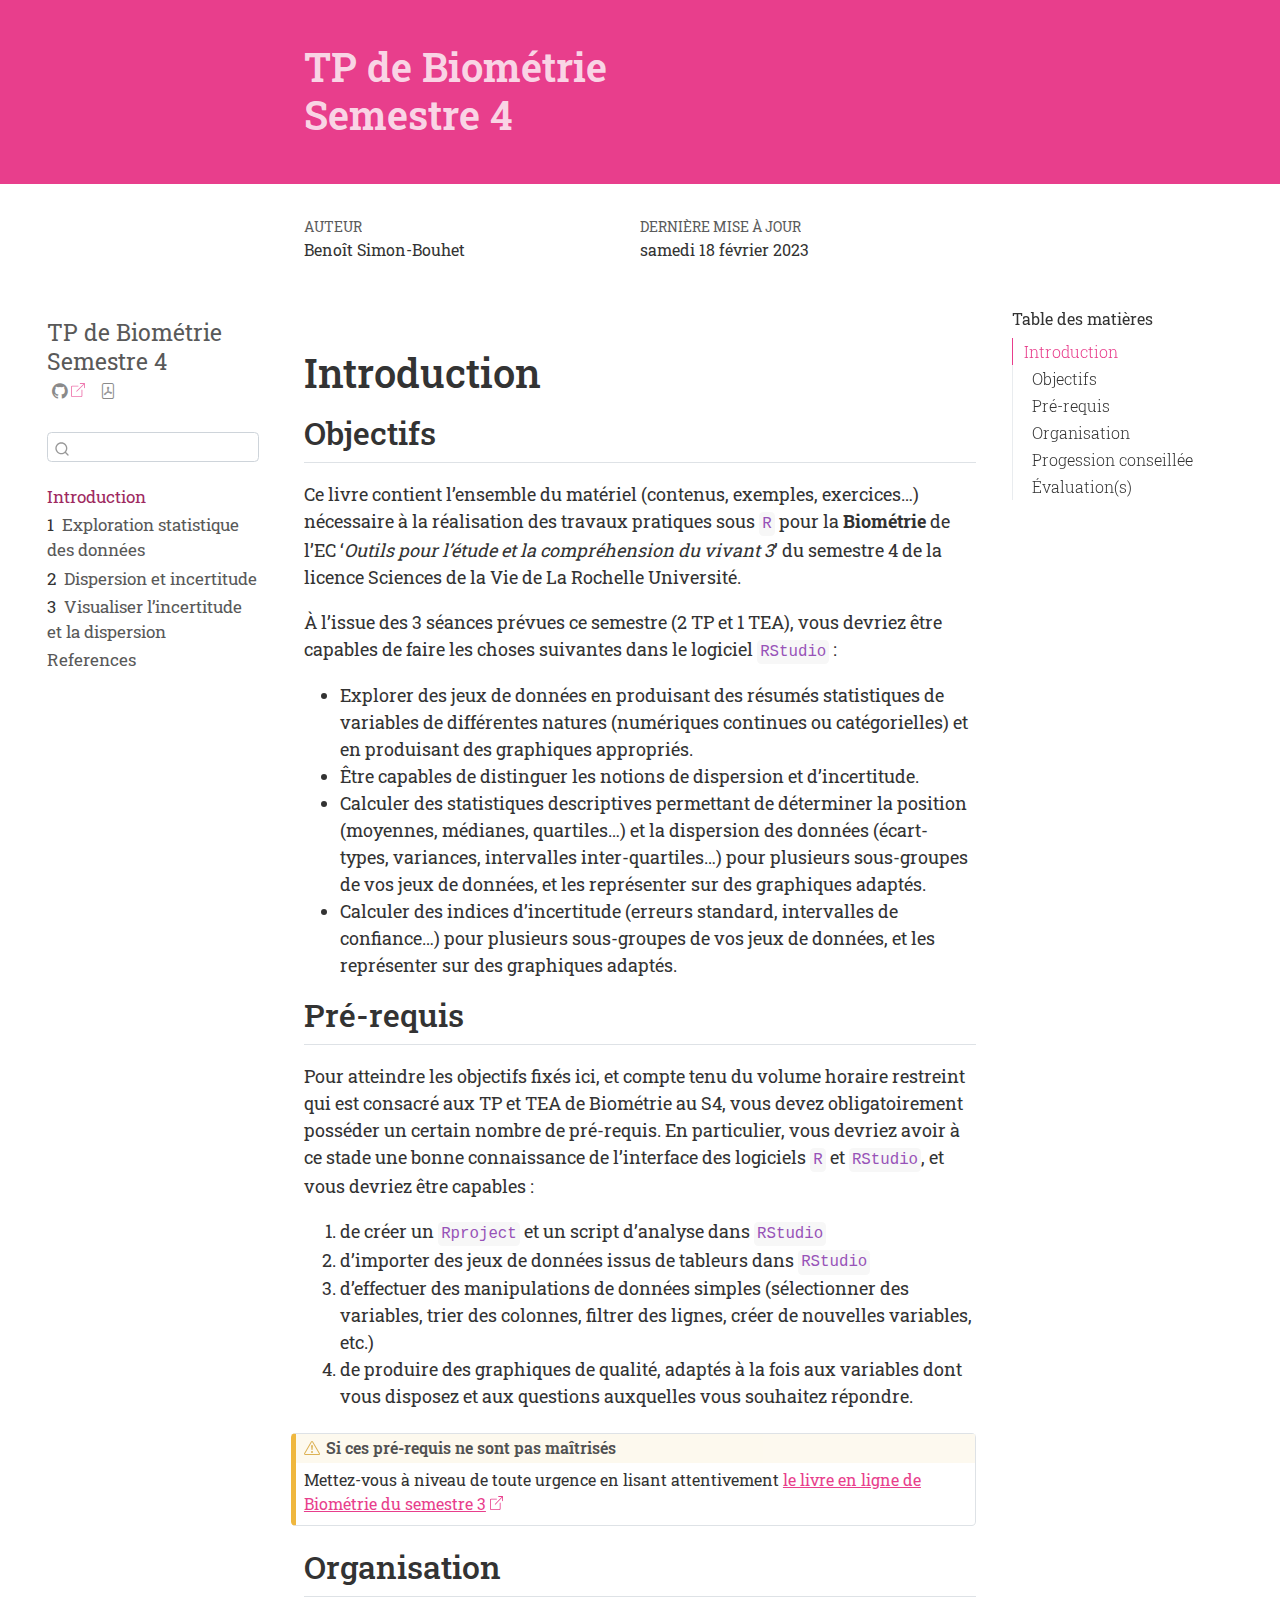
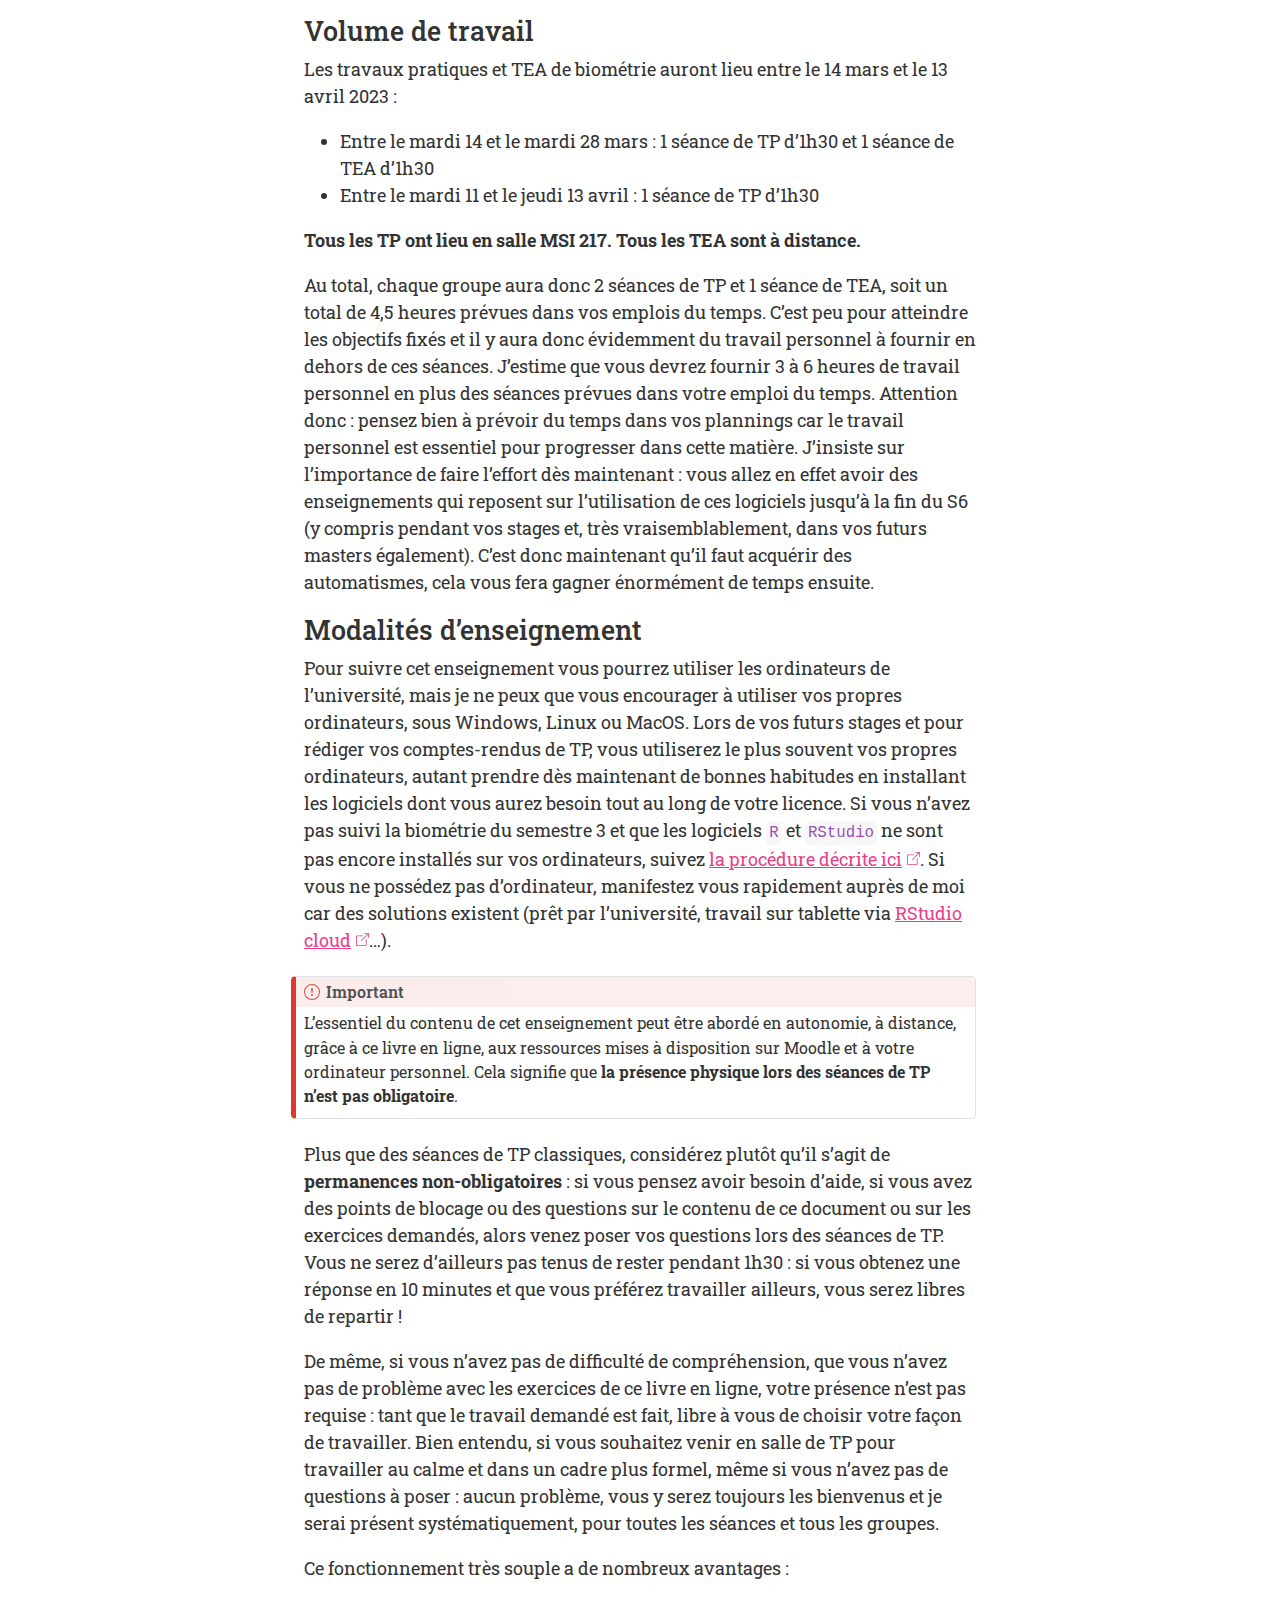
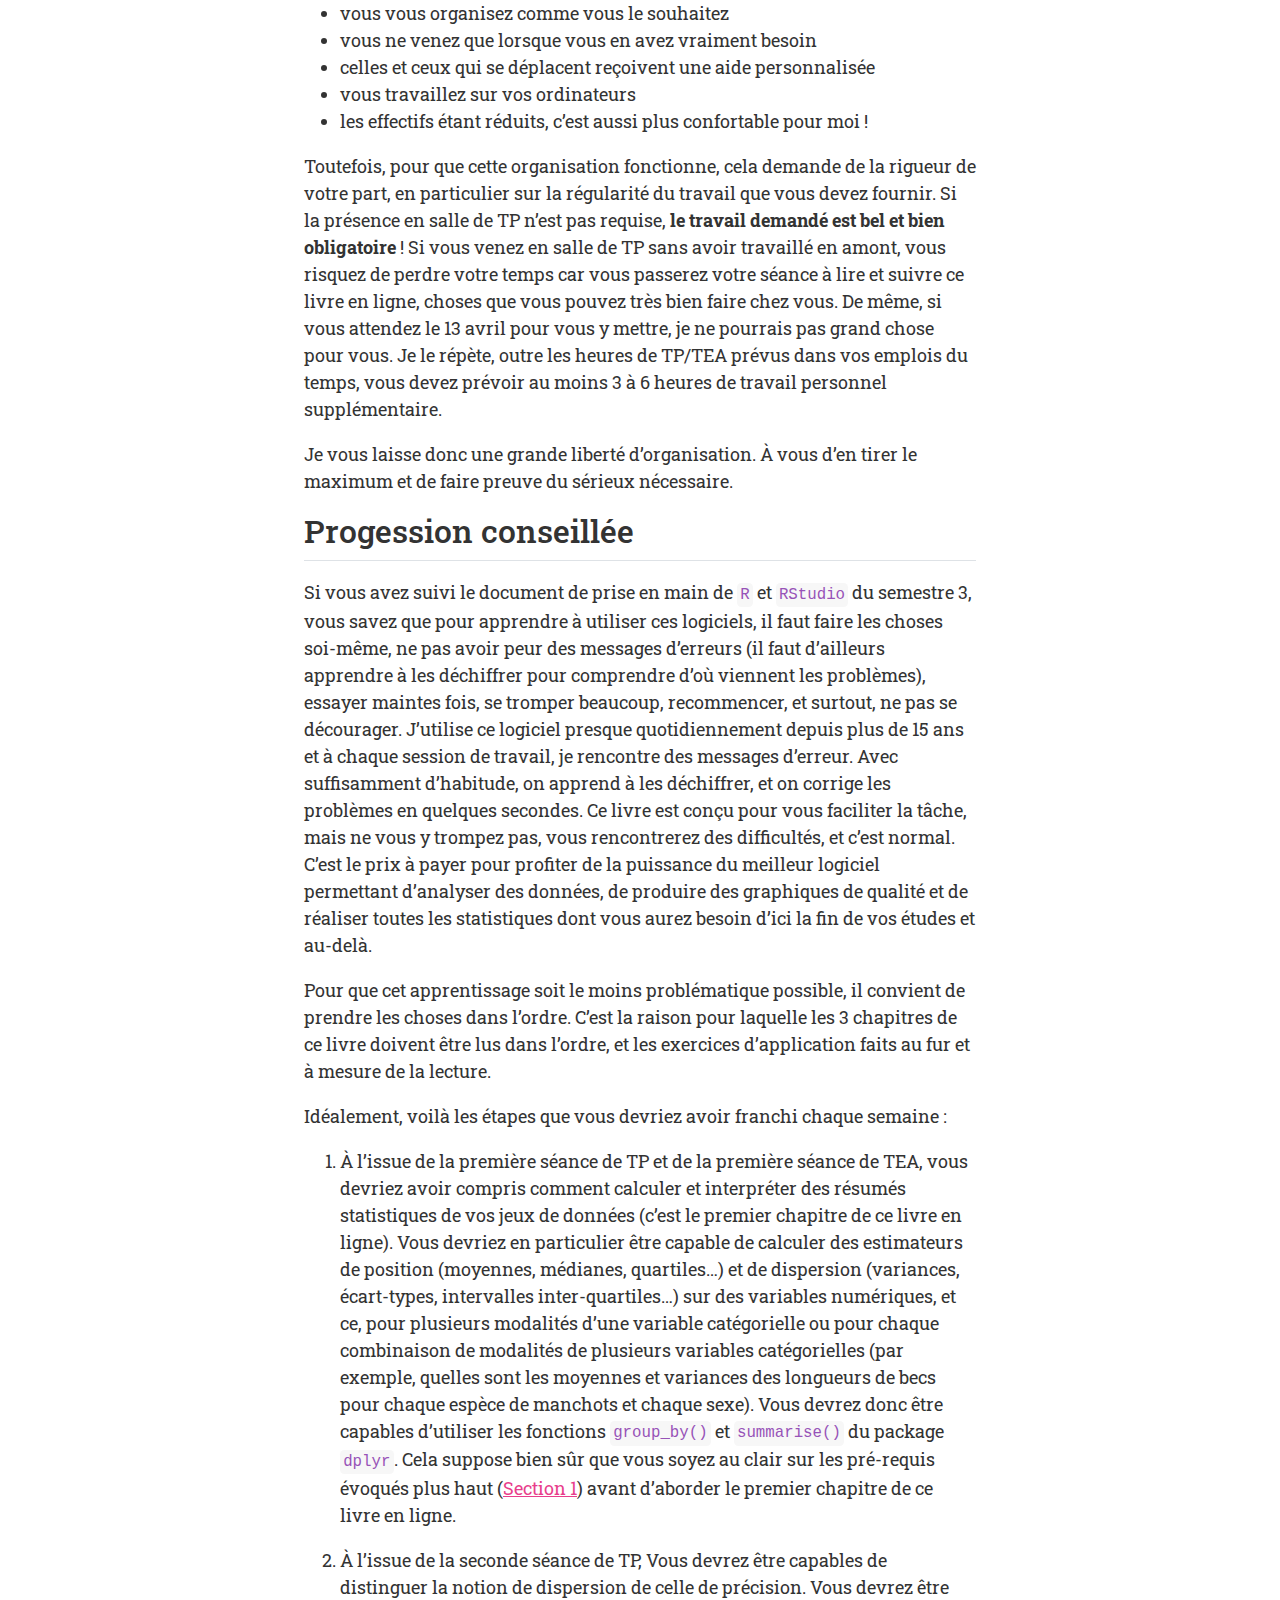
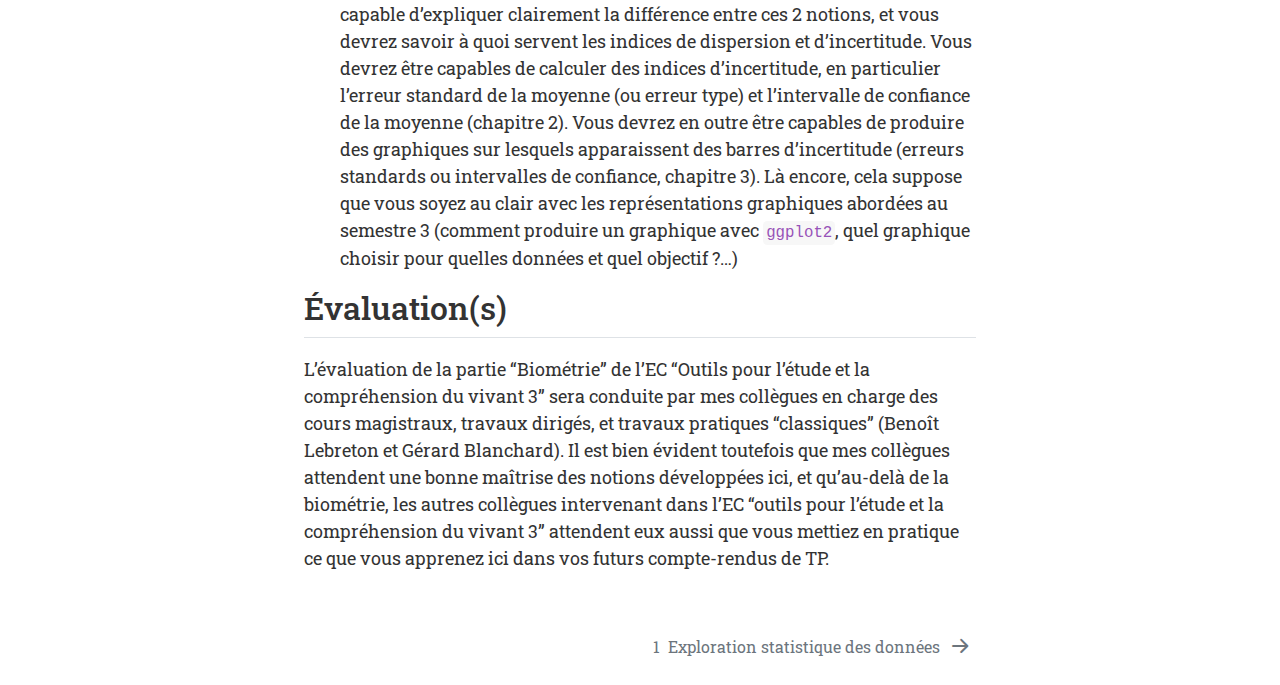
==== commit 153071af: "Fixing typos and editing in introduction chapter" ====
--- a/_book/index.html
+++ b/_book/index.html
@@ -99,7 +99,7 @@
       <div>
       <div class="quarto-title-meta-heading">Dernière Mise à jour</div>
       <div class="quarto-title-meta-contents">
-        <p class="date">jeudi 16 février 2023</p>
+        <p class="date">samedi 18 février 2023</p>
       </div>
     </div>
     
@@ -163,7 +163,7 @@
   <li><a href="#introduction" id="toc-introduction" class="nav-link active" data-scroll-target="#introduction">Introduction</a>
   <ul class="collapse">
   <li><a href="#objectifs" id="toc-objectifs" class="nav-link" data-scroll-target="#objectifs">Objectifs</a></li>
-  <li><a href="#pré-requis" id="toc-pré-requis" class="nav-link" data-scroll-target="#pré-requis">Pré-requis</a></li>
+  <li><a href="#sec-prerequis" id="toc-sec-prerequis" class="nav-link" data-scroll-target="#sec-prerequis">Pré-requis</a></li>
   <li><a href="#organisation" id="toc-organisation" class="nav-link" data-scroll-target="#organisation">Organisation</a>
   <ul class="collapse">
   <li><a href="#volume-de-travail" id="toc-volume-de-travail" class="nav-link" data-scroll-target="#volume-de-travail">Volume de travail</a></li>
@@ -186,16 +186,16 @@
 <section id="objectifs" class="level2 unnumbered">
 <h2 class="unnumbered anchored" data-anchor-id="objectifs">Objectifs</h2>
 <p>Ce livre contient l’ensemble du matériel (contenus, exemples, exercices…) nécessaire à la réalisation des travaux pratiques sous <code>R</code> pour la <strong>Biométrie</strong> de l’EC ‘<em>Outils pour l’étude et la compréhension du vivant 3</em>’ du semestre 4 de la licence Sciences de la Vie de La Rochelle Université.</p>
-<p>À l’issue de ces 3 séances prévues ce semestre (2 TP et 1 TEA), vous devriez être capables de faire les choses suivantes dans le logiciel <code>RStudio</code> :</p>
+<p>À l’issue des 3 séances prévues ce semestre (2 TP et 1 TEA), vous devriez être capables de faire les choses suivantes dans le logiciel <code>RStudio</code> :</p>
 <ul>
-<li>Explorer des jeux de données en produisant des résumés statistiques de variables de différentes natures (numériques continues ou catégorielles) et en produisant des graphiques appropriés</li>
-<li>Être capables de distinguer les notions de dispersion et d’incertitude</li>
-<li>Calculer des statistiques descriptives permettant de déterminer la position (moyennes, médianes, quartiles…) et la dispersion des données (écart-types, variances, intervalles inter-quartiles…) pour plusieurs sous-groupes de vos jeux de données, et les représenter sur des graphiques adaptés</li>
-<li>Calculer des indices d’incertitude (erreurs standard, intervalles de confiance…) pour plusieurs sous-groupes de vos jeux de données, et les représenter sur des graphiques adaptés</li>
+<li>Explorer des jeux de données en produisant des résumés statistiques de variables de différentes natures (numériques continues ou catégorielles) et en produisant des graphiques appropriés.</li>
+<li>Être capables de distinguer les notions de dispersion et d’incertitude.</li>
+<li>Calculer des statistiques descriptives permettant de déterminer la position (moyennes, médianes, quartiles…) et la dispersion des données (écart-types, variances, intervalles inter-quartiles…) pour plusieurs sous-groupes de vos jeux de données, et les représenter sur des graphiques adaptés.</li>
+<li>Calculer des indices d’incertitude (erreurs standard, intervalles de confiance…) pour plusieurs sous-groupes de vos jeux de données, et les représenter sur des graphiques adaptés.</li>
 </ul>
 </section>
-<section id="pré-requis" class="level2 unnumbered">
-<h2 class="unnumbered anchored" data-anchor-id="pré-requis">Pré-requis</h2>
+<section id="sec-prerequis" class="level2">
+<h2 class="anchored" data-anchor-id="sec-prerequis">Pré-requis</h2>
 <p>Pour atteindre les objectifs fixés ici, et compte tenu du volume horaire restreint qui est consacré aux TP et TEA de Biométrie au S4, vous devez obligatoirement posséder un certain nombre de pré-requis. En particulier, vous devriez avoir à ce stade une bonne connaissance de l’interface des logiciels <code>R</code> et <code>RStudio</code>, et vous devriez être capables :</p>
 <ol type="1">
 <li>de créer un <code>Rproject</code> et un script d’analyse dans <code>RStudio</code></li>
@@ -213,7 +213,7 @@
 </div>
 </div>
 <div class="callout-body-container callout-body">
-<p>mettez-vous à niveau de toute urgence en lisant attentivement <a href="https://besibo.github.io/BiometrieS3/">le livre en ligne de Biométrie du semestre 3</a></p>
+<p>Mettez-vous à niveau de toute urgence en lisant attentivement <a href="https://besibo.github.io/BiometrieS3/">le livre en ligne de Biométrie du semestre 3</a></p>
 </div>
 </div>
 </section>
@@ -221,14 +221,14 @@
 <h2 class="unnumbered anchored" data-anchor-id="organisation">Organisation</h2>
 <section id="volume-de-travail" class="level3 unnumbered">
 <h3 class="unnumbered anchored" data-anchor-id="volume-de-travail">Volume de travail</h3>
-<p>Les travaux pratiques et TEA de biométrie auront lieu entre le 17 octobre et le 02 décembre 2022 :</p>
+<p>Les travaux pratiques et TEA de biométrie auront lieu entre le 14 mars et le 13 avril 2023 :</p>
 <ul>
 <li>Entre le mardi 14 et le mardi 28 mars : 1 séance de TP d’1h30 et 1 séance de TEA d’1h30</li>
 <li>Entre le mardi 11 et le jeudi 13 avril : 1 séance de TP d’1h30</li>
 </ul>
 <!-- Il manque une séance de TP et de TEA par rapport à la maquette -->
 <p><strong>Tous les TP ont lieu en salle MSI 217. Tous les TEA sont à distance.</strong></p>
-<p>Au total, chaque groupe aura donc 2 séances de TP et 1 séance de TEA, soit un total de 4,5 heures prévues dans vos emplois du temps. C’est peu pour atteindre les objectifs fixés et il y aura donc évidemment du travail personnel à fournir en dehors de ces séances. J’estime que vous devrez fournir 3 et 6 heures de travail personnel en plus des séances prévues dans votre emploi du temps. Attention donc : pensez bien à prévoir du temps dans vos plannings car le travail personnel est essentiel pour progresser dans cette matière. J’insiste sur l’importance de faire l’effort dès maintenant : vous allez en effet avoir des enseignements qui reposent sur l’utilisation de ces logiciels jusqu’à la fin du S6 (y compris pendant vos stage et, très vraisemblablement, dans vos futurs masters également). C’est donc maintenant qu’il faut acquérir des automatismes, cela vous fera gagner énormément de temps ensuite.</p>
+<p>Au total, chaque groupe aura donc 2 séances de TP et 1 séance de TEA, soit un total de 4,5 heures prévues dans vos emplois du temps. C’est peu pour atteindre les objectifs fixés et il y aura donc évidemment du travail personnel à fournir en dehors de ces séances. J’estime que vous devrez fournir 3 à 6 heures de travail personnel en plus des séances prévues dans votre emploi du temps. Attention donc : pensez bien à prévoir du temps dans vos plannings car le travail personnel est essentiel pour progresser dans cette matière. J’insiste sur l’importance de faire l’effort dès maintenant : vous allez en effet avoir des enseignements qui reposent sur l’utilisation de ces logiciels jusqu’à la fin du S6 (y compris pendant vos stages et, très vraisemblablement, dans vos futurs masters également). C’est donc maintenant qu’il faut acquérir des automatismes, cela vous fera gagner énormément de temps ensuite.</p>
 </section>
 <section id="modalités-denseignement" class="level3 unnumbered">
 <h3 class="unnumbered anchored" data-anchor-id="modalités-denseignement">Modalités d’enseignement</h3>
@@ -247,7 +247,7 @@
 </div>
 </div>
 <p>Plus que des séances de TP classiques, considérez plutôt qu’il s’agit de <strong>permanences non-obligatoires</strong> : si vous pensez avoir besoin d’aide, si vous avez des points de blocage ou des questions sur le contenu de ce document ou sur les exercices demandés, alors venez poser vos questions lors des séances de TP. Vous ne serez d’ailleurs pas tenus de rester pendant 1h30 : si vous obtenez une réponse en 10 minutes et que vous préférez travailler ailleurs, vous serez libres de repartir !</p>
-<p>De même, si vous n’avez pas de difficulté de compréhension, que vous n’avez pas de problème avec les exercices de ce livre en ligne, votre présence n’est pas requise : tant que le travail demandé est fait, libre à vous de choisir votre façon de travailler. Bien entendu, si vous souhaitez venir en salle de TP pour travailler au calme et dans un cadre plus formel, même si vous n’avez pas de questions à poser, pas de problème, vous y serez toujours les bienvenus et je suis présent systématiquement.</p>
+<p>De même, si vous n’avez pas de difficulté de compréhension, que vous n’avez pas de problème avec les exercices de ce livre en ligne, votre présence n’est pas requise : tant que le travail demandé est fait, libre à vous de choisir votre façon de travailler. Bien entendu, si vous souhaitez venir en salle de TP pour travailler au calme et dans un cadre plus formel, même si vous n’avez pas de questions à poser : aucun problème, vous y serez toujours les bienvenus et je serai présent systématiquement, pour toutes les séances et tous les groupes.</p>
 <p>Ce fonctionnement très souple a de nombreux avantages :</p>
 <ul>
 <li>vous vous organisez comme vous le souhaitez</li>
@@ -274,16 +274,16 @@
 <section id="progession-conseillée" class="level2 unnumbered">
 <h2 class="unnumbered anchored" data-anchor-id="progession-conseillée">Progession conseillée</h2>
 <p>Si vous avez suivi le document de prise en main de <code>R</code> et <code>RStudio</code> du semestre 3, vous savez que pour apprendre à utiliser ces logiciels, il faut faire les choses soi-même, ne pas avoir peur des messages d’erreurs (il faut d’ailleurs apprendre à les déchiffrer pour comprendre d’où viennent les problèmes), essayer maintes fois, se tromper beaucoup, recommencer, et surtout, ne pas se décourager. J’utilise ce logiciel presque quotidiennement depuis plus de 15 ans et à chaque session de travail, je rencontre des messages d’erreur. Avec suffisamment d’habitude, on apprend à les déchiffrer, et on corrige les problèmes en quelques secondes. Ce livre est conçu pour vous faciliter la tâche, mais ne vous y trompez pas, vous rencontrerez des difficultés, et c’est normal. C’est le prix à payer pour profiter de la puissance du meilleur logiciel permettant d’analyser des données, de produire des graphiques de qualité et de réaliser toutes les statistiques dont vous aurez besoin d’ici la fin de vos études et au-delà.</p>
-<p>Pour que cet apprentissage soit le moins problématique possible, il convient de prendre les choses dans l’ordre. C’est la raison pour laquelle les chapitres de ce livre doivent être lus dans l’ordre, et les exercices d’application faits au fur et à mesure de la lecture.</p>
+<p>Pour que cet apprentissage soit le moins problématique possible, il convient de prendre les choses dans l’ordre. C’est la raison pour laquelle les 3 chapitres de ce livre doivent être lus dans l’ordre, et les exercices d’application faits au fur et à mesure de la lecture.</p>
 <p>Idéalement, voilà les étapes que vous devriez avoir franchi chaque semaine :</p>
 <ol type="1">
-<li><p>À l’issue de la première séance de TP et de la première séance de TEA, vous devriez avoir compris comment calculer et interpréter des résumés statistiques de vos jeux de données (c’est le premier chapitre de ce livre en ligne). Vous devriez en particulier être capable de calculer des estimateurs de position (moyennes, médianes, quartiles…) et de dispersion (variances, écart-types, intervalles inter-quartiles…) sur des variables numériques, et ce, pour plusieurs modalités d’une variable catégorielle ou pour chaque combinaison de modalités de plusieurs variables catégorielles (par exemple, quelles sont les moyennes et variances des longueurs de becs pour chaque espèce de manchots et chaque sexe). Vous devrez donc être capables d’utiliser les fonctions <code>group_by()</code> et <code>summarise()</code> du package <code>dplyr</code>. Cela suppose bien sûr que vous soyez au clair sur les pré-requis évoqués plus haut avant d’aborder le premier chapitre de ce livre en ligne.</p></li>
+<li><p>À l’issue de la première séance de TP et de la première séance de TEA, vous devriez avoir compris comment calculer et interpréter des résumés statistiques de vos jeux de données (c’est le premier chapitre de ce livre en ligne). Vous devriez en particulier être capable de calculer des estimateurs de position (moyennes, médianes, quartiles…) et de dispersion (variances, écart-types, intervalles inter-quartiles…) sur des variables numériques, et ce, pour plusieurs modalités d’une variable catégorielle ou pour chaque combinaison de modalités de plusieurs variables catégorielles (par exemple, quelles sont les moyennes et variances des longueurs de becs pour chaque espèce de manchots et chaque sexe). Vous devrez donc être capables d’utiliser les fonctions <code>group_by()</code> et <code>summarise()</code> du package <code>dplyr</code>. Cela suppose bien sûr que vous soyez au clair sur les pré-requis évoqués plus haut (<a href="#sec-prerequis"><span>Section&nbsp;1</span></a>) avant d’aborder le premier chapitre de ce livre en ligne.</p></li>
 <li><p>À l’issue de la seconde séance de TP, Vous devrez être capables de distinguer la notion de dispersion de celle de précision. Vous devrez être capable d’expliquer clairement la différence entre ces 2 notions, et vous devrez savoir à quoi servent les indices de dispersion et d’incertitude. Vous devrez être capables de calculer des indices d’incertitude, en particulier l’erreur standard de la moyenne (ou erreur type) et l’intervalle de confiance de la moyenne (chapitre 2). Vous devrez en outre être capables de produire des graphiques sur lesquels apparaissent des barres d’incertitude (erreurs standards ou intervalles de confiance, chapitre 3). Là encore, cela suppose que vous soyez au clair avec les représentations graphiques abordées au semestre 3 (comment produire un graphique avec <code>ggplot2</code>, quel graphique choisir pour quelles données et quel objectif ?…)</p></li>
 </ol>
 </section>
 <section id="évaluations" class="level2 unnumbered">
 <h2 class="unnumbered anchored" data-anchor-id="évaluations">Évaluation(s)</h2>
-<p>L’évaluation de la partie “Biométrie” de l’EC “Outils pour l’étude et la compréhension du vivant” sera conduite par mes collègues en charge des cours magistraux, travaux dirigés, et travaux pratiques “classiques” (Benoît Lebreton et Gérard Blanchard). Il est bien évident toutefois que mes collègues attendent une bonne maîtrise des notions développées ici, et qu’au-delà de la biométrie, les autres collègues intervenant dans l’EC “outils pour l’étude et la compréhension du vivant 3” attendent eux aussi que vous mettiez en pratique ce que vous apprenez ici dans vos futurs compte-rendus de TP.</p>
+<p>L’évaluation de la partie “Biométrie” de l’EC “Outils pour l’étude et la compréhension du vivant 3” sera conduite par mes collègues en charge des cours magistraux, travaux dirigés, et travaux pratiques “classiques” (Benoît Lebreton et Gérard Blanchard). Il est bien évident toutefois que mes collègues attendent une bonne maîtrise des notions développées ici, et qu’au-delà de la biométrie, les autres collègues intervenant dans l’EC “outils pour l’étude et la compréhension du vivant 3” attendent eux aussi que vous mettiez en pratique ce que vous apprenez ici dans vos futurs compte-rendus de TP.</p>
 
 
 </section>
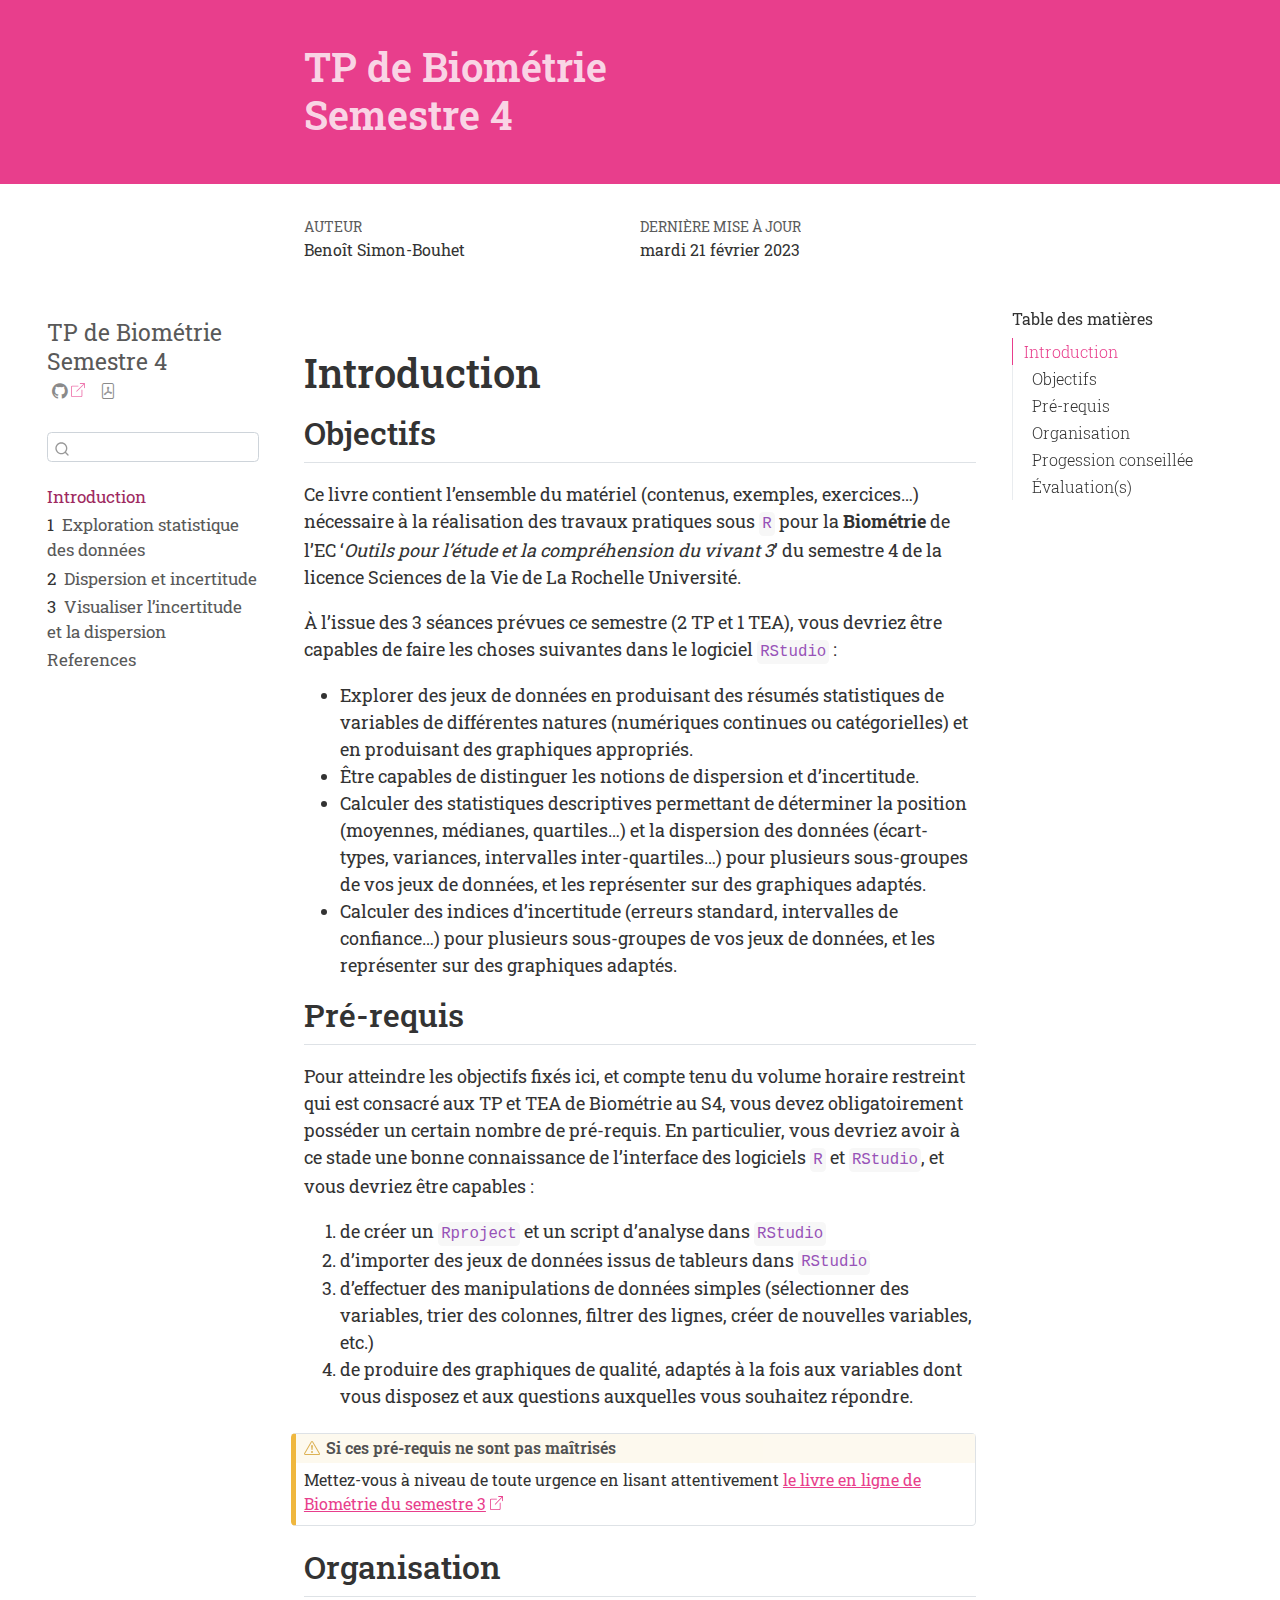
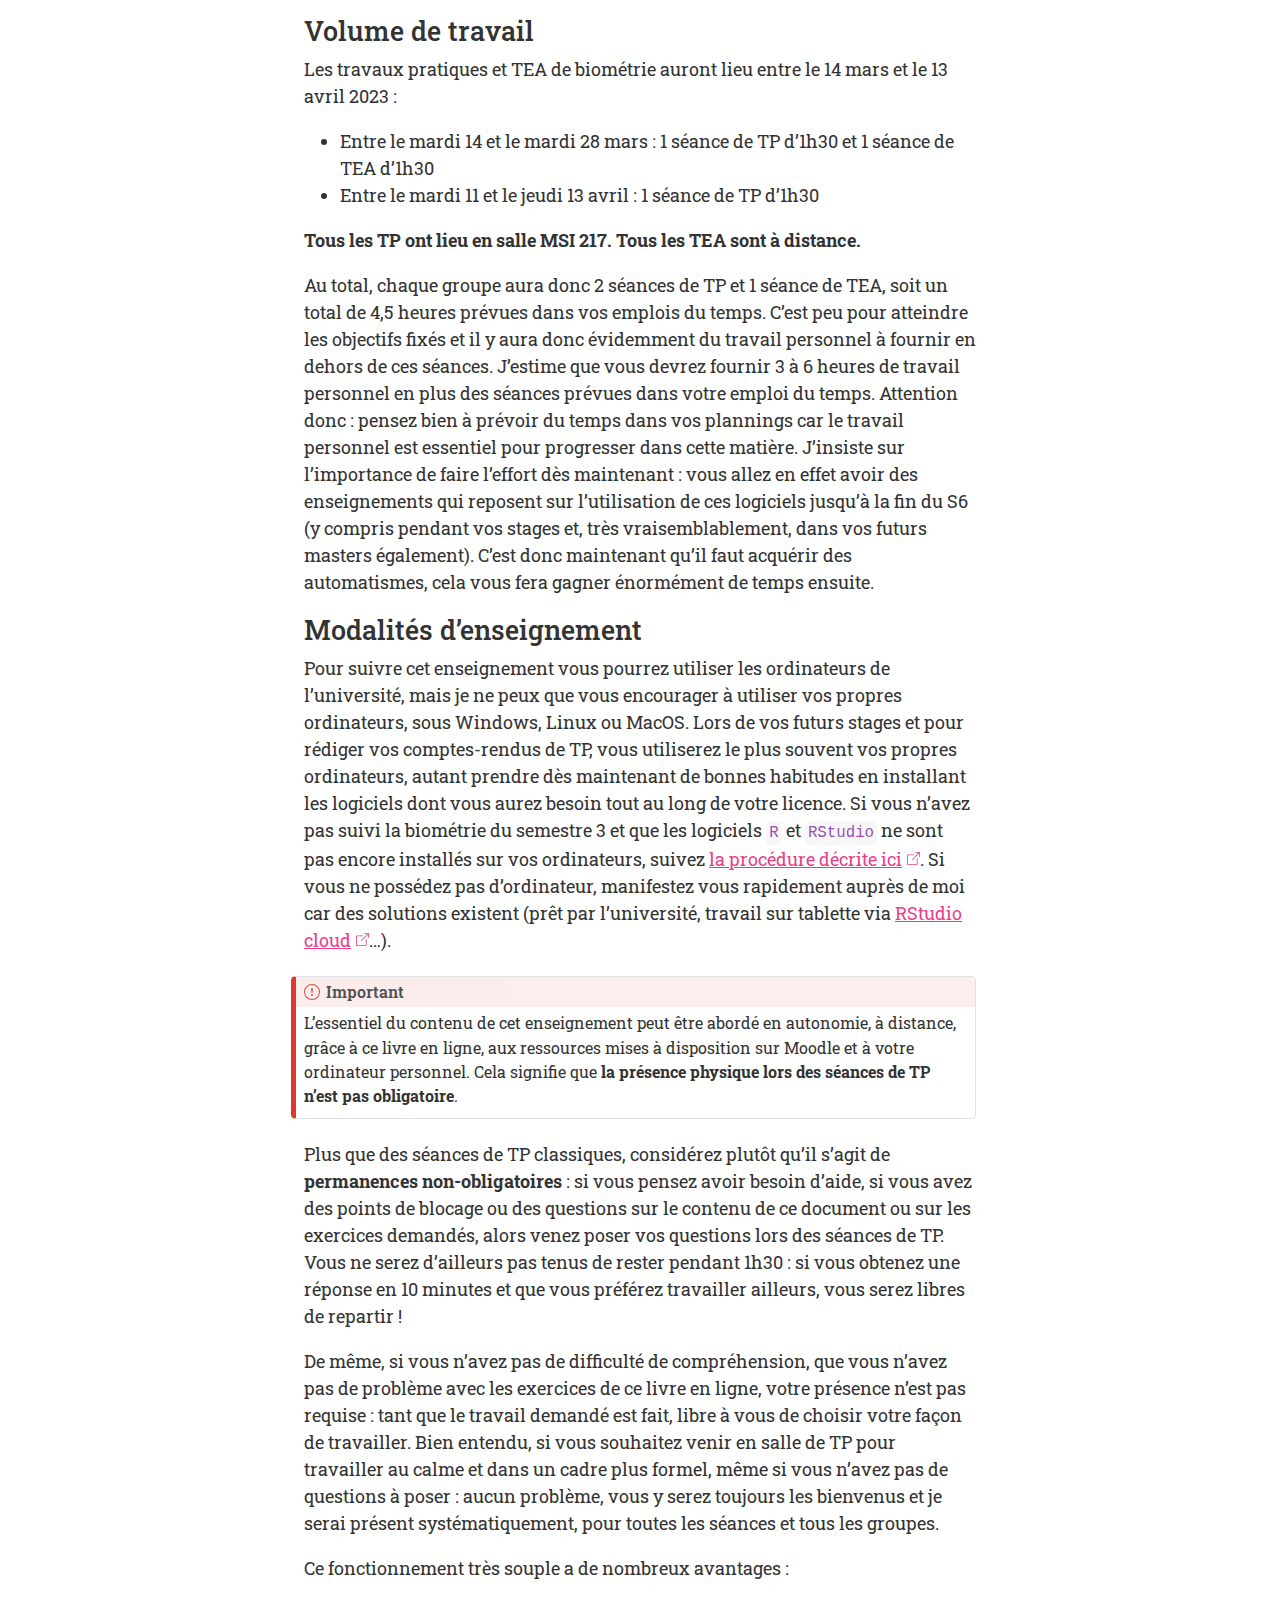
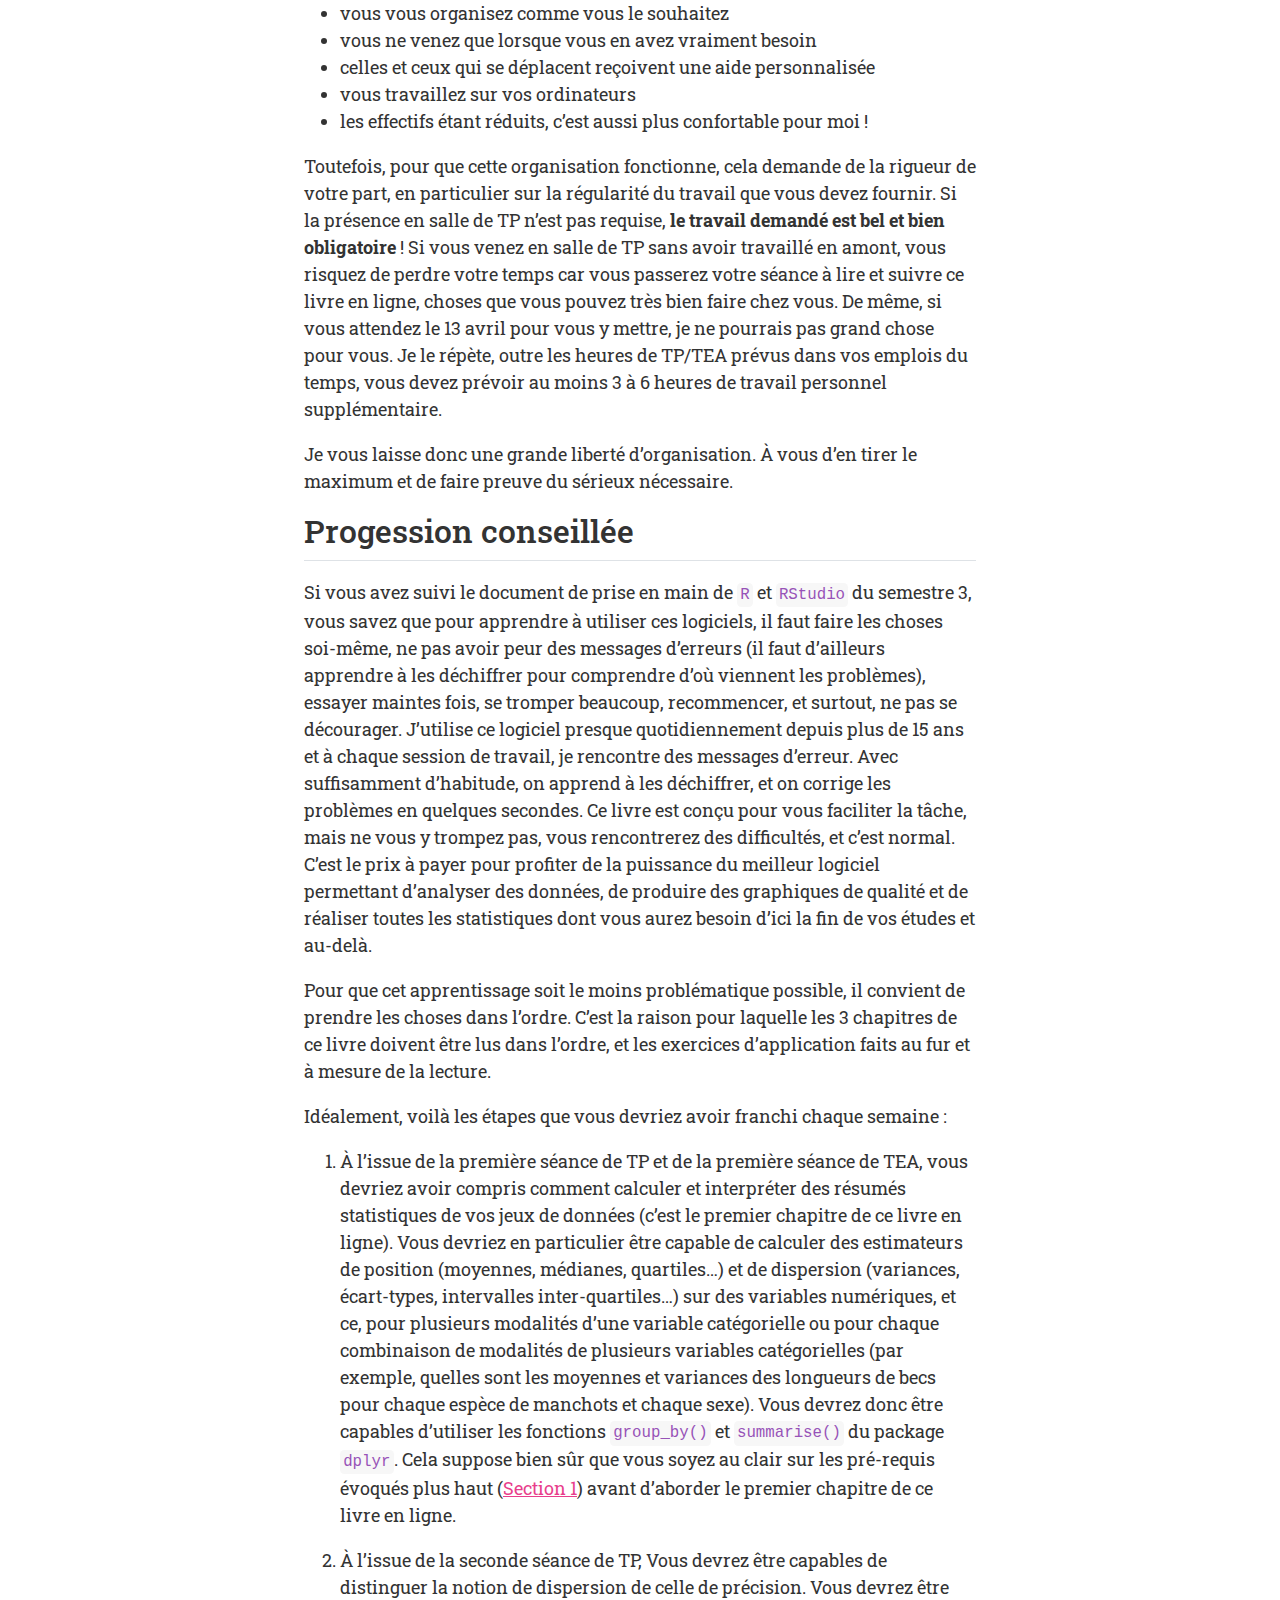
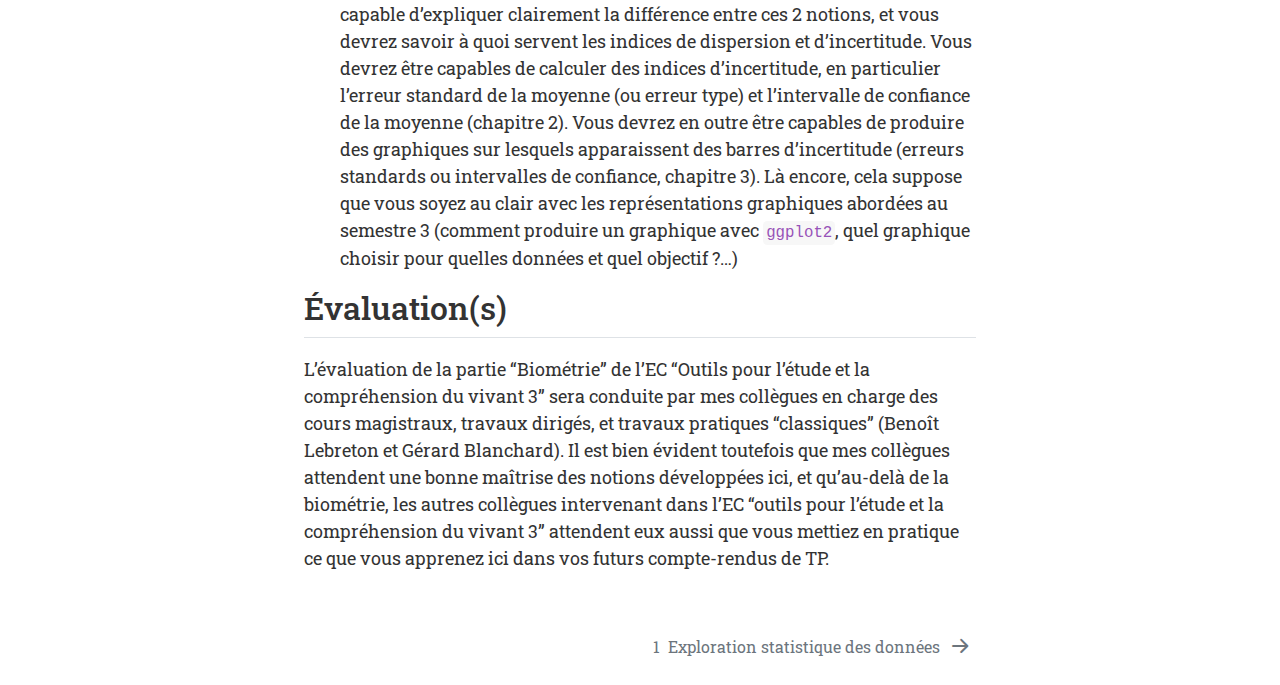
==== commit 4780b6d8: "Updated chapter 2" ====
--- a/_book/index.html
+++ b/_book/index.html
@@ -2,7 +2,7 @@
 <html xmlns="http://www.w3.org/1999/xhtml" lang="fr" xml:lang="fr"><head>
 
 <meta charset="utf-8">
-<meta name="generator" content="quarto-1.2.269">
+<meta name="generator" content="quarto-1.0.38">
 
 <meta name="viewport" content="width=device-width, initial-scale=1.0, user-scalable=yes">
 
@@ -12,15 +12,10 @@
 <style>
 code{white-space: pre-wrap;}
 span.smallcaps{font-variant: small-caps;}
-div.columns{display: flex; gap: min(4vw, 1.5em);}
-div.column{flex: auto; overflow-x: auto;}
+span.underline{text-decoration: underline;}
+div.column{display: inline-block; vertical-align: top; width: 50%;}
 div.hanging-indent{margin-left: 1.5em; text-indent: -1.5em;}
 ul.task-list{list-style: none;}
-ul.task-list li input[type="checkbox"] {
-  width: 0.8em;
-  margin: 0 0.8em 0.2em -1.6em;
-  vertical-align: middle;
-}
 </style>
 
 
@@ -99,10 +94,9 @@
       <div>
       <div class="quarto-title-meta-heading">Dernière Mise à jour</div>
       <div class="quarto-title-meta-contents">
-        <p class="date">samedi 18 février 2023</p>
+        <p class="date">mardi 21 février 2023</p>
       </div>
     </div>
-    
       
     </div>
     
@@ -156,7 +150,7 @@
 </nav>
 <!-- margin-sidebar -->
     <div id="quarto-margin-sidebar" class="sidebar margin-sidebar">
-        <nav id="TOC" role="doc-toc" class="toc-active">
+        <nav id="TOC" role="doc-toc">
     <h2 id="toc-title">Table des matières</h2>
    
   <ul>
@@ -331,24 +325,7 @@
     button.classList.add('code-copy-button-checked');
     var currentTitle = button.getAttribute("title");
     button.setAttribute("title", "Copié");
-    let tooltip;
-    if (window.bootstrap) {
-      button.setAttribute("data-bs-toggle", "tooltip");
-      button.setAttribute("data-bs-placement", "left");
-      button.setAttribute("data-bs-title", "Copié");
-      tooltip = new bootstrap.Tooltip(button, 
-        { trigger: "manual", 
-          customClass: "code-copy-button-tooltip",
-          offset: [0, -8]});
-      tooltip.show();    
-    }
     setTimeout(function() {
-      if (tooltip) {
-        tooltip.hide();
-        button.removeAttribute("data-bs-title");
-        button.removeAttribute("data-bs-toggle");
-        button.removeAttribute("data-bs-placement");
-      }
       button.setAttribute("title", currentTitle);
       button.classList.remove('code-copy-button-checked');
     }, 1000);
@@ -376,50 +353,31 @@
   for (var i=0; i<noterefs.length; i++) {
     const ref = noterefs[i];
     tippyHover(ref, function() {
-      // use id or data attribute instead here
-      let href = ref.getAttribute('data-footnote-href') || ref.getAttribute('href');
+      let href = ref.getAttribute('href');
       try { href = new URL(href).hash; } catch {}
       const id = href.replace(/^#\/?/, "");
       const note = window.document.getElementById(id);
       return note.innerHTML;
     });
   }
-  const findCites = (el) => {
-    const parentEl = el.parentElement;
-    if (parentEl) {
-      const cites = parentEl.dataset.cites;
-      if (cites) {
-        return {
-          el,
-          cites: cites.split(' ')
-        };
-      } else {
-        return findCites(el.parentElement)
-      }
-    } else {
-      return undefined;
-    }
-  };
   var bibliorefs = window.document.querySelectorAll('a[role="doc-biblioref"]');
   for (var i=0; i<bibliorefs.length; i++) {
     const ref = bibliorefs[i];
-    const citeInfo = findCites(ref);
-    if (citeInfo) {
-      tippyHover(citeInfo.el, function() {
-        var popup = window.document.createElement('div');
-        citeInfo.cites.forEach(function(cite) {
-          var citeDiv = window.document.createElement('div');
-          citeDiv.classList.add('hanging-indent');
-          citeDiv.classList.add('csl-entry');
-          var biblioDiv = window.document.getElementById('ref-' + cite);
-          if (biblioDiv) {
-            citeDiv.innerHTML = biblioDiv.innerHTML;
-          }
-          popup.appendChild(citeDiv);
-        });
-        return popup.innerHTML;
+    const cites = ref.parentNode.getAttribute('data-cites').split(' ');
+    tippyHover(ref, function() {
+      var popup = window.document.createElement('div');
+      cites.forEach(function(cite) {
+        var citeDiv = window.document.createElement('div');
+        citeDiv.classList.add('hanging-indent');
+        citeDiv.classList.add('csl-entry');
+        var biblioDiv = window.document.getElementById('ref-' + cite);
+        if (biblioDiv) {
+          citeDiv.innerHTML = biblioDiv.innerHTML;
+        }
+        popup.appendChild(citeDiv);
       });
-    }
+      return popup.innerHTML;
+    });
   }
     var localhostRegex = new RegExp(/^(?:http|https):\/\/localhost\:?[0-9]*\//);
       var filterRegex = new RegExp('/' + window.location.host + '/');
@@ -427,7 +385,7 @@
         return filterRegex.test(href) || localhostRegex.test(href);
     }
     // Inspect non-navigation links and adorn them if external
-    var links = window.document.querySelectorAll('a:not(.nav-link):not(.navbar-brand):not(.toc-action):not(.sidebar-link):not(.sidebar-item-toggle):not(.pagination-link):not(.no-external):not([aria-hidden]):not(.dropdown-item)');
+    var links = window.document.querySelectorAll('a:not(.nav-link):not(.navbar-brand):not(.toc-action):not(.sidebar-link):not(.sidebar-item-toggle):not(.pagination-link):not(.no-external)');
     for (var i=0; i<links.length; i++) {
       const link = links[i];
       if (!isInternal(link.href)) {
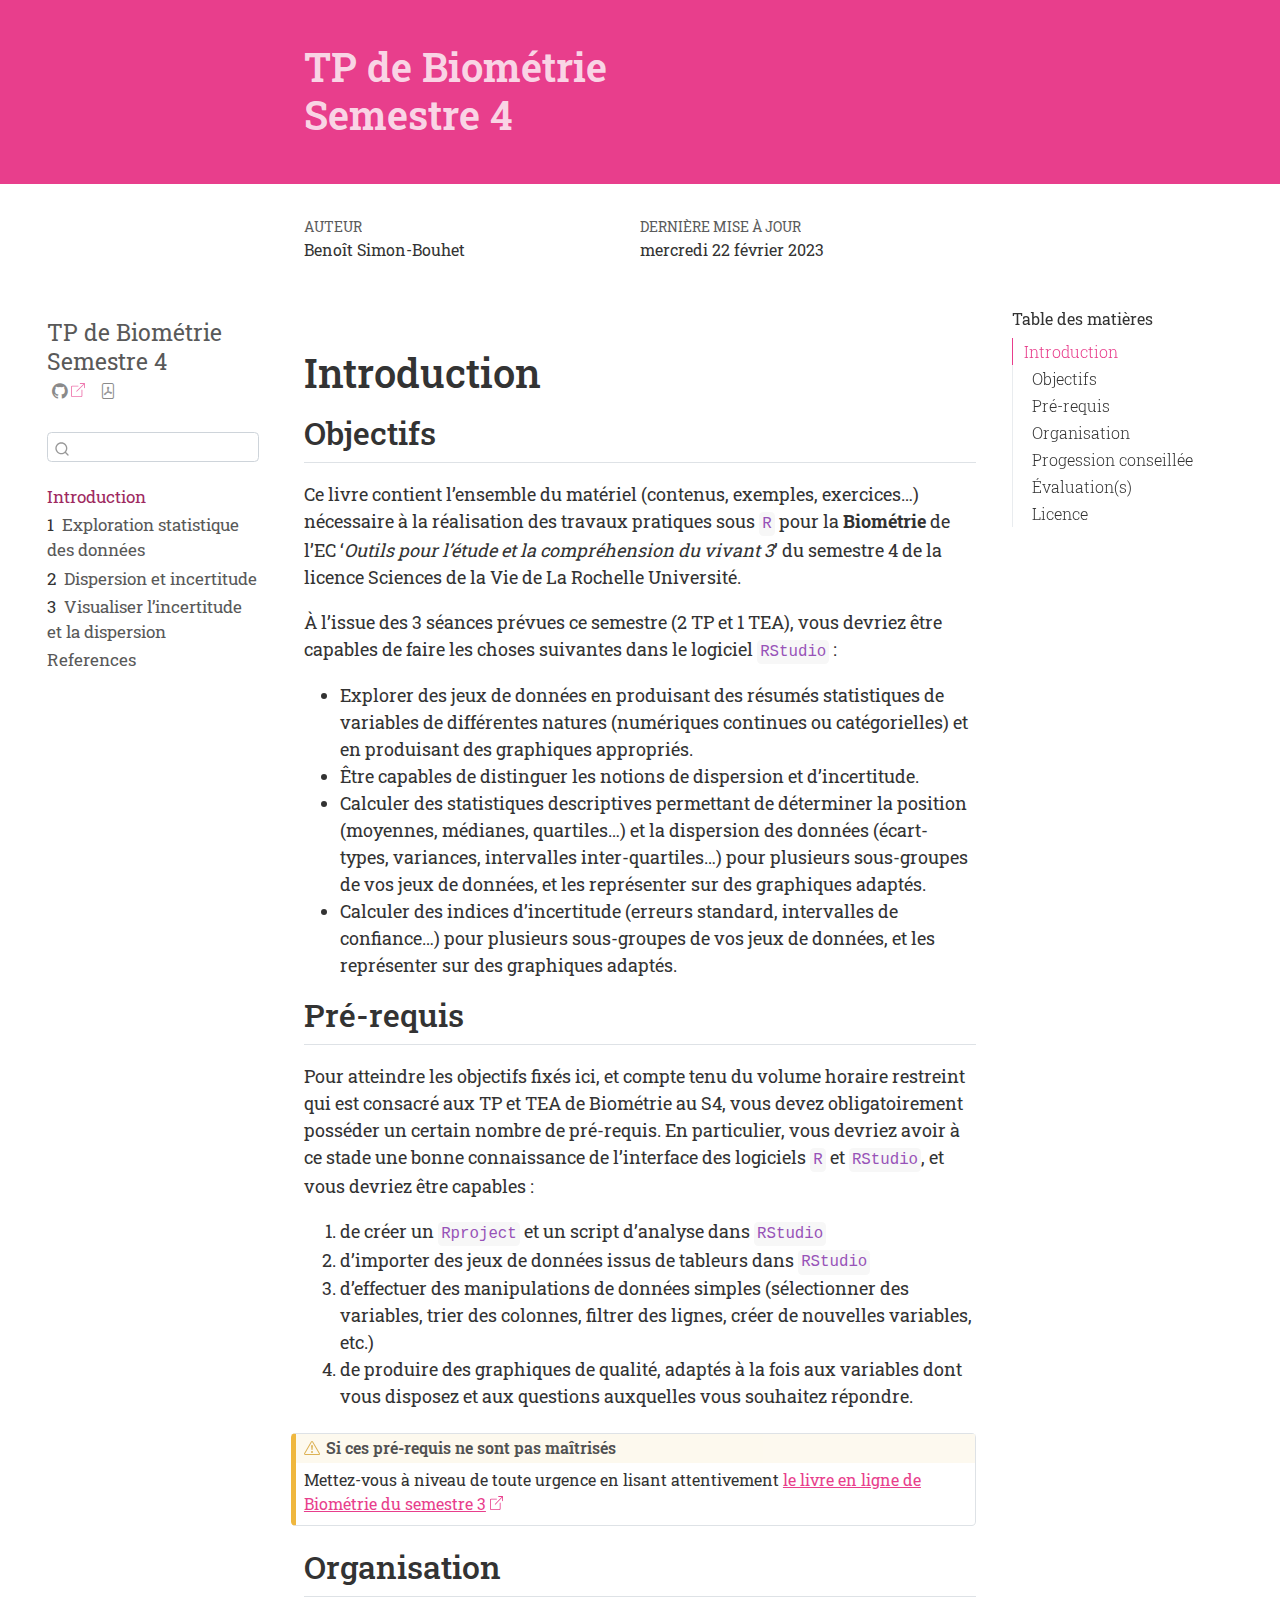
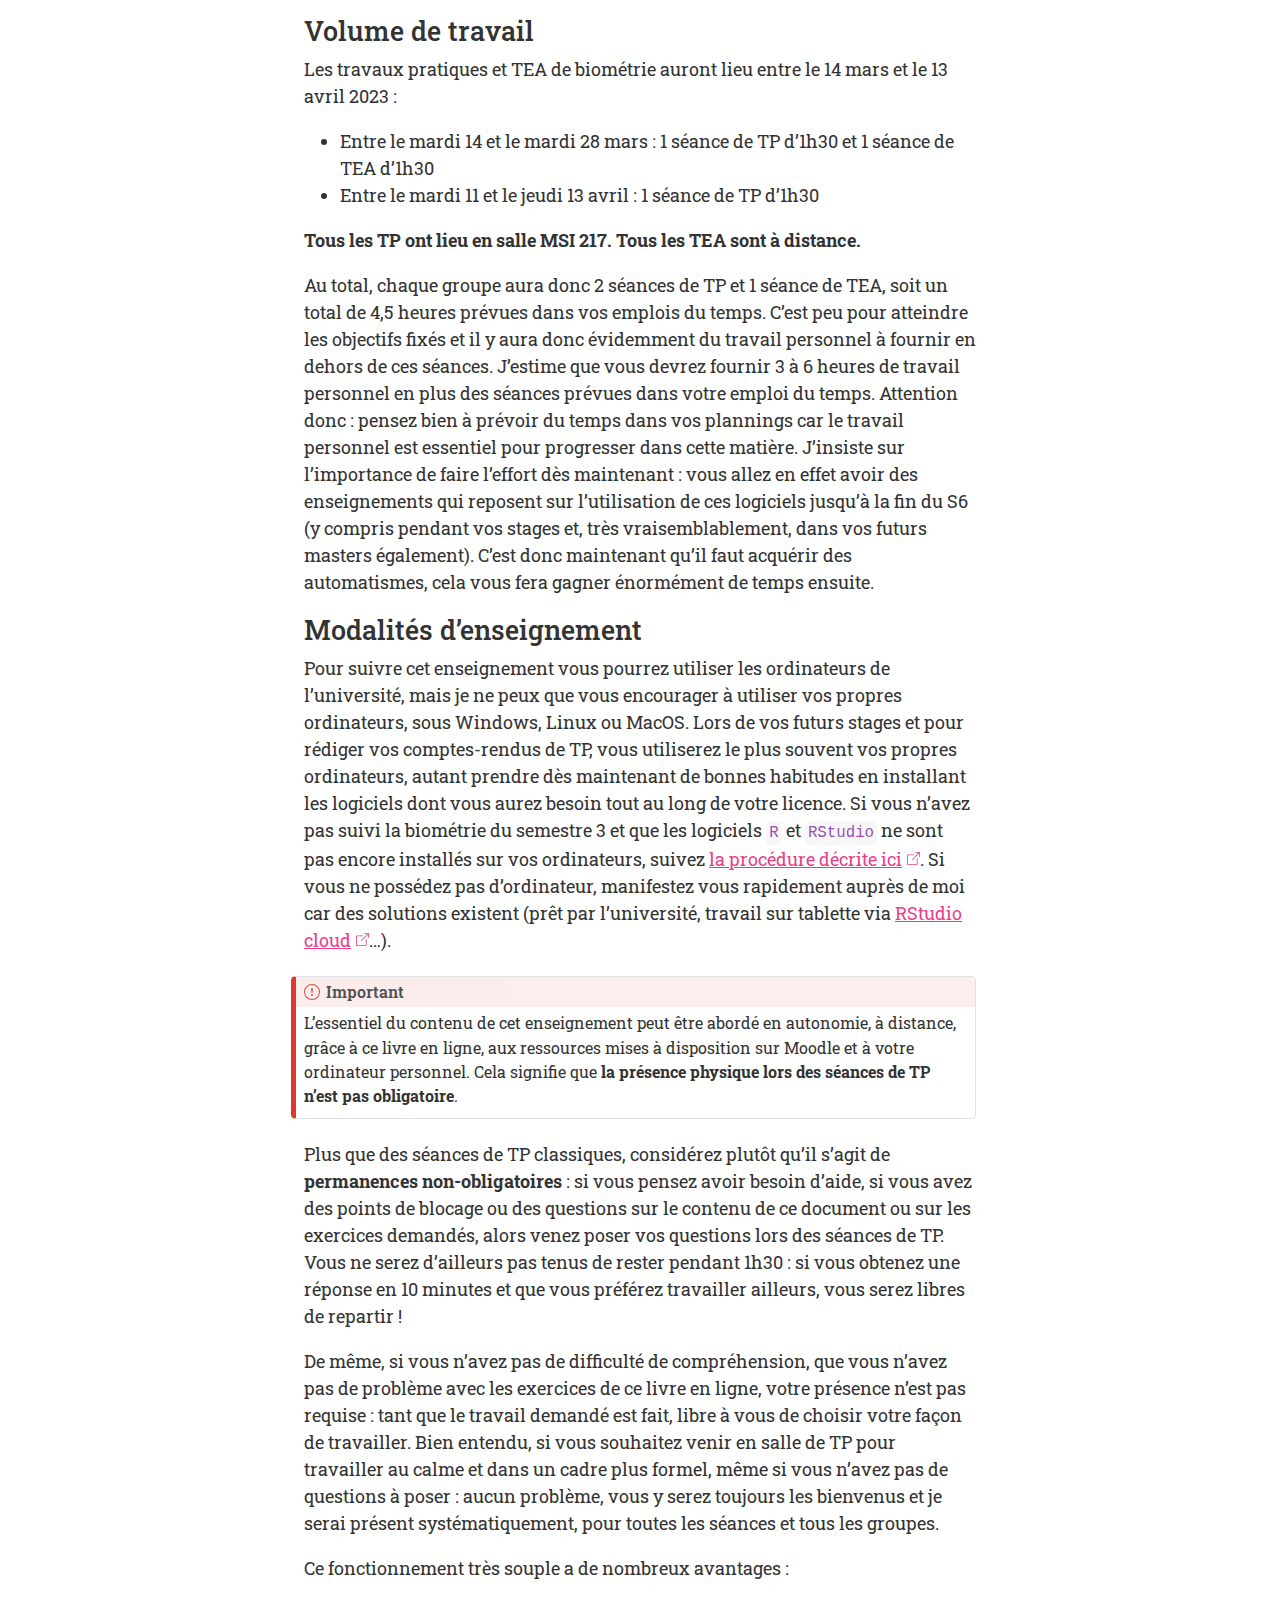
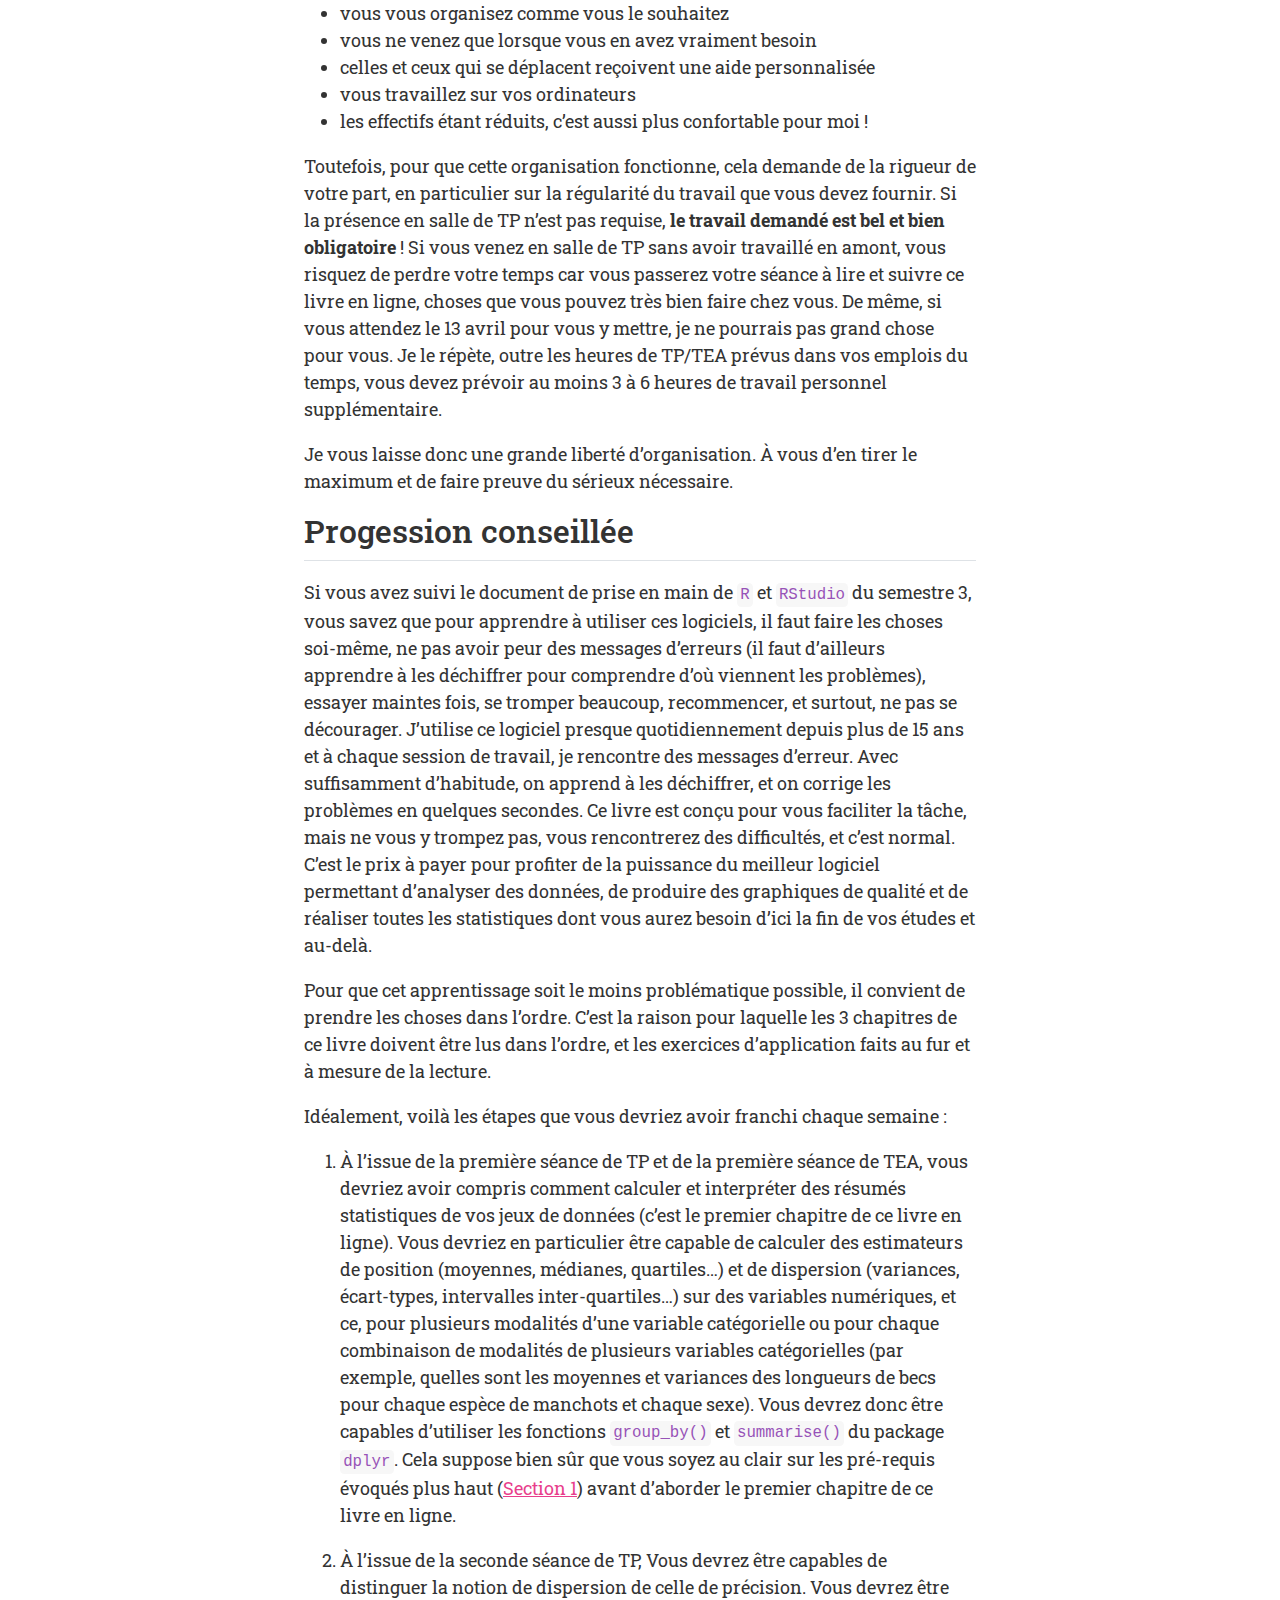
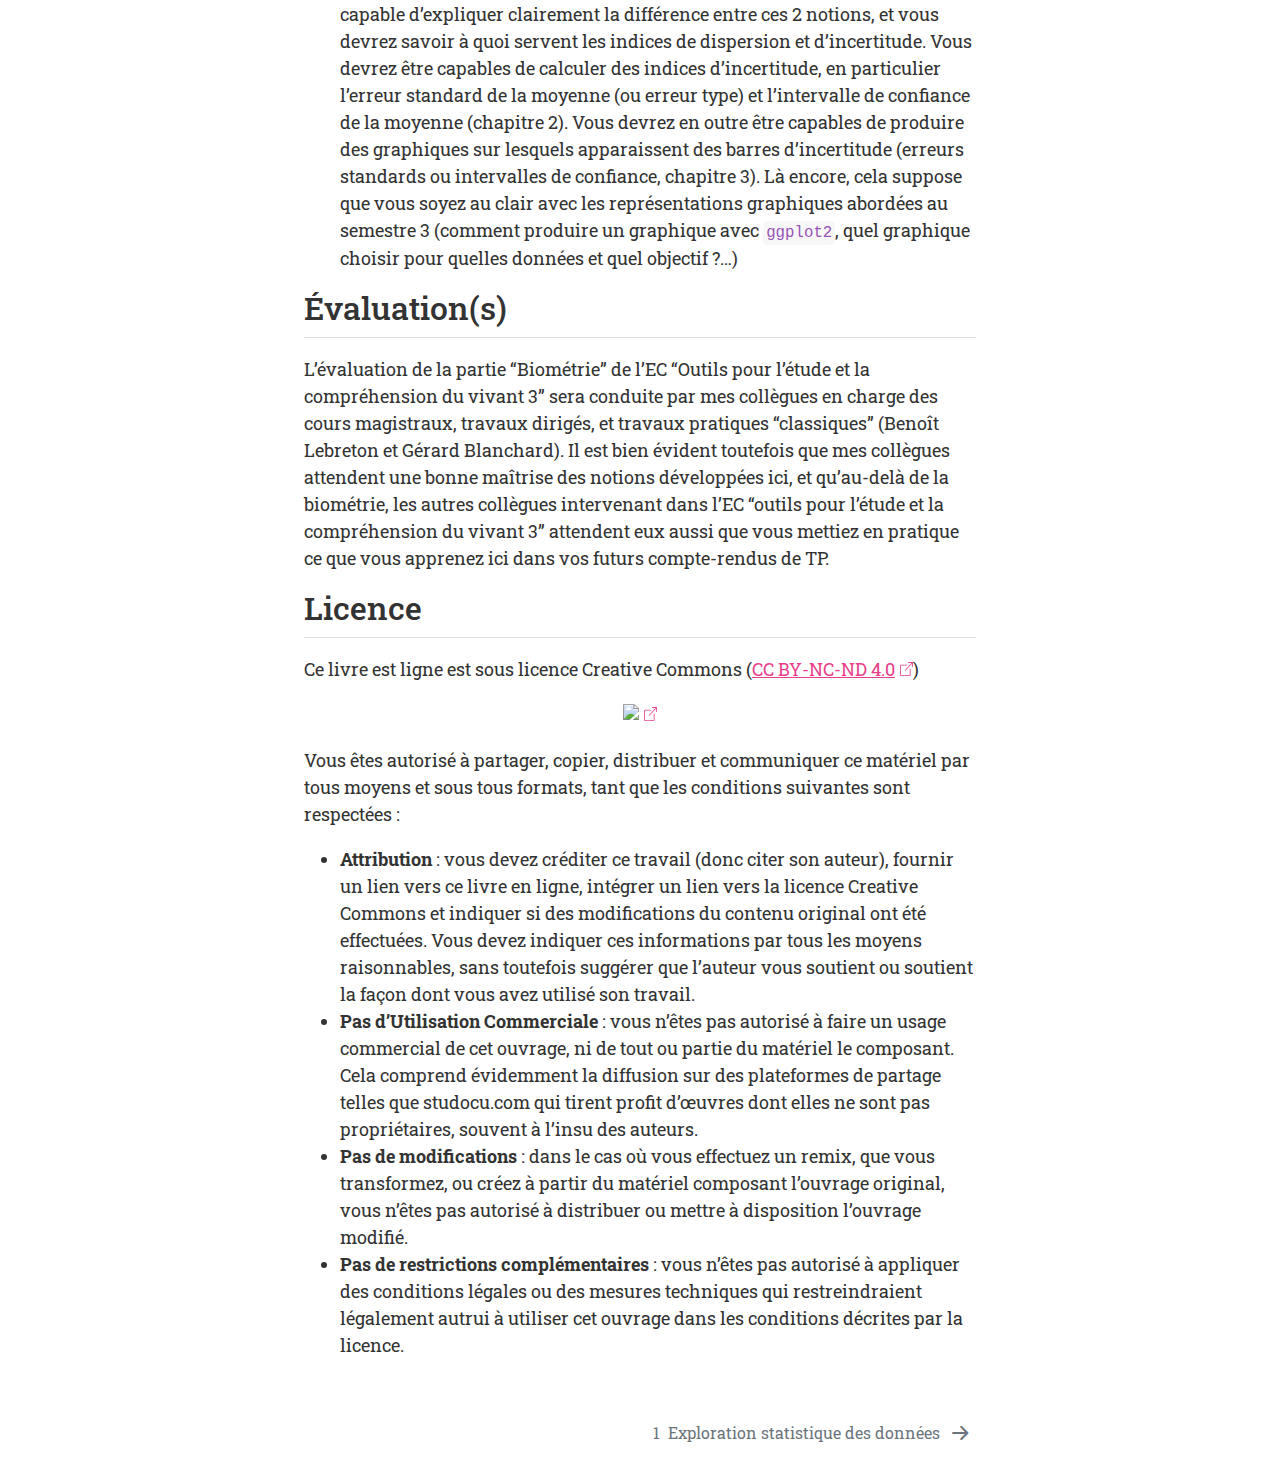
==== commit d20d7a6e: "Added fontawesome and CC licence" ====
--- a/_book/index.html
+++ b/_book/index.html
@@ -2,7 +2,7 @@
 <html xmlns="http://www.w3.org/1999/xhtml" lang="fr" xml:lang="fr"><head>
 
 <meta charset="utf-8">
-<meta name="generator" content="quarto-1.0.38">
+<meta name="generator" content="quarto-1.2.269">
 
 <meta name="viewport" content="width=device-width, initial-scale=1.0, user-scalable=yes">
 
@@ -12,10 +12,15 @@
 <style>
 code{white-space: pre-wrap;}
 span.smallcaps{font-variant: small-caps;}
-span.underline{text-decoration: underline;}
-div.column{display: inline-block; vertical-align: top; width: 50%;}
+div.columns{display: flex; gap: min(4vw, 1.5em);}
+div.column{flex: auto; overflow-x: auto;}
 div.hanging-indent{margin-left: 1.5em; text-indent: -1.5em;}
 ul.task-list{list-style: none;}
+ul.task-list li input[type="checkbox"] {
+  width: 0.8em;
+  margin: 0 0.8em 0.2em -1.6em;
+  vertical-align: middle;
+}
 </style>
 
 
@@ -36,6 +41,8 @@
 <script src="site_libs/bootstrap/bootstrap.min.js"></script>
 <link href="site_libs/bootstrap/bootstrap-icons.css" rel="stylesheet">
 <link href="site_libs/bootstrap/bootstrap.min.css" rel="stylesheet" id="quarto-bootstrap" data-mode="light">
+<link href="site_libs/quarto-contrib/fontawesome6-0.1.0/all.css" rel="stylesheet">
+<link href="site_libs/quarto-contrib/fontawesome6-0.1.0/latex-fontsize.css" rel="stylesheet">
 <script id="quarto-search-options" type="application/json">{
   "location": "sidebar",
   "copy-button": false,
@@ -94,9 +101,10 @@
       <div>
       <div class="quarto-title-meta-heading">Dernière Mise à jour</div>
       <div class="quarto-title-meta-contents">
-        <p class="date">mardi 21 février 2023</p>
+        <p class="date">mercredi 22 février 2023</p>
       </div>
     </div>
+    
       
     </div>
     
@@ -150,7 +158,7 @@
 </nav>
 <!-- margin-sidebar -->
     <div id="quarto-margin-sidebar" class="sidebar margin-sidebar">
-        <nav id="TOC" role="doc-toc">
+        <nav id="TOC" role="doc-toc" class="toc-active">
     <h2 id="toc-title">Table des matières</h2>
    
   <ul>
@@ -165,6 +173,7 @@
   </ul></li>
   <li><a href="#progession-conseillée" id="toc-progession-conseillée" class="nav-link" data-scroll-target="#progession-conseillée">Progession conseillée</a></li>
   <li><a href="#évaluations" id="toc-évaluations" class="nav-link" data-scroll-target="#évaluations">Évaluation(s)</a></li>
+  <li><a href="#licence" id="toc-licence" class="nav-link" data-scroll-target="#licence">Licence</a></li>
   </ul></li>
   </ul>
 </nav>
@@ -278,6 +287,30 @@
 <section id="évaluations" class="level2 unnumbered">
 <h2 class="unnumbered anchored" data-anchor-id="évaluations">Évaluation(s)</h2>
 <p>L’évaluation de la partie “Biométrie” de l’EC “Outils pour l’étude et la compréhension du vivant 3” sera conduite par mes collègues en charge des cours magistraux, travaux dirigés, et travaux pratiques “classiques” (Benoît Lebreton et Gérard Blanchard). Il est bien évident toutefois que mes collègues attendent une bonne maîtrise des notions développées ici, et qu’au-delà de la biométrie, les autres collègues intervenant dans l’EC “outils pour l’étude et la compréhension du vivant 3” attendent eux aussi que vous mettiez en pratique ce que vous apprenez ici dans vos futurs compte-rendus de TP.</p>
+</section>
+<section id="licence" class="level2">
+<h2 class="anchored" data-anchor-id="licence">Licence</h2>
+<p>Ce livre est ligne est sous licence Creative Commons (<a href="https://creativecommons.org/licenses/by-nc-nd/4.0/deed.fr">CC BY-NC-ND 4.0</a>)</p>
+<div class="quarto-figure quarto-figure-center">
+<figure class="figure">
+<p><a href="https://creativecommons.org/licenses/by-nc-nd/4.0/deed.fr"><img src="images/cc_licence.png" class="img-fluid figure-img"></a></p>
+</figure>
+</div>
+<p>Vous êtes autorisé à partager, copier, distribuer et communiquer ce matériel par tous moyens et sous tous formats, tant que les conditions suivantes sont respectées :</p>
+<ul class="fa-ul">
+<li>
+<span class="fa-li"><i class="fa-brands fa-creative-commons-by fa-xl" aria-label="creative-commons-by"></i></span> <strong>Attribution</strong> : vous devez créditer ce travail (donc citer son auteur), fournir un lien vers ce livre en ligne, intégrer un lien vers la licence Creative Commons et indiquer si des modifications du contenu original ont été effectuées. Vous devez indiquer ces informations par tous les moyens raisonnables, sans toutefois suggérer que l’auteur vous soutient ou soutient la façon dont vous avez utilisé son travail.
+</li>
+<li>
+<span class="fa-li"><i class="fa-brands fa-creative-commons-nc-eu fa-xl" aria-label="creative-commons-nc-eu"></i></span> <strong>Pas d’Utilisation Commerciale</strong> : vous n’êtes pas autorisé à faire un usage commercial de cet ouvrage, ni de tout ou partie du matériel le composant. Cela comprend évidemment la diffusion sur des plateformes de partage telles que studocu.com qui tirent profit d’œuvres dont elles ne sont pas propriétaires, souvent à l’insu des auteurs.
+</li>
+<li>
+<span class="fa-li"><i class="fa-brands fa-creative-commons-nd fa-xl" aria-label="creative-commons-nd"></i></span> <strong>Pas de modifications</strong> : dans le cas où vous effectuez un remix, que vous transformez, ou créez à partir du matériel composant l’ouvrage original, vous n’êtes pas autorisé à distribuer ou mettre à disposition l’ouvrage modifié.
+</li>
+<li>
+<span class="fa-li"><i class="fa-solid fa-unlock-keyhole fa-xl" aria-label="unlock-keyhole"></i></span> <strong>Pas de restrictions complémentaires</strong> : vous n’êtes pas autorisé à appliquer des conditions légales ou des mesures techniques qui restreindraient légalement autrui à utiliser cet ouvrage dans les conditions décrites par la licence.
+</li>
+</ul>
 
 
 </section>
@@ -325,7 +358,24 @@
     button.classList.add('code-copy-button-checked');
     var currentTitle = button.getAttribute("title");
     button.setAttribute("title", "Copié");
+    let tooltip;
+    if (window.bootstrap) {
+      button.setAttribute("data-bs-toggle", "tooltip");
+      button.setAttribute("data-bs-placement", "left");
+      button.setAttribute("data-bs-title", "Copié");
+      tooltip = new bootstrap.Tooltip(button, 
+        { trigger: "manual", 
+          customClass: "code-copy-button-tooltip",
+          offset: [0, -8]});
+      tooltip.show();    
+    }
     setTimeout(function() {
+      if (tooltip) {
+        tooltip.hide();
+        button.removeAttribute("data-bs-title");
+        button.removeAttribute("data-bs-toggle");
+        button.removeAttribute("data-bs-placement");
+      }
       button.setAttribute("title", currentTitle);
       button.classList.remove('code-copy-button-checked');
     }, 1000);
@@ -353,31 +403,50 @@
   for (var i=0; i<noterefs.length; i++) {
     const ref = noterefs[i];
     tippyHover(ref, function() {
-      let href = ref.getAttribute('href');
+      // use id or data attribute instead here
+      let href = ref.getAttribute('data-footnote-href') || ref.getAttribute('href');
       try { href = new URL(href).hash; } catch {}
       const id = href.replace(/^#\/?/, "");
       const note = window.document.getElementById(id);
       return note.innerHTML;
     });
   }
+  const findCites = (el) => {
+    const parentEl = el.parentElement;
+    if (parentEl) {
+      const cites = parentEl.dataset.cites;
+      if (cites) {
+        return {
+          el,
+          cites: cites.split(' ')
+        };
+      } else {
+        return findCites(el.parentElement)
+      }
+    } else {
+      return undefined;
+    }
+  };
   var bibliorefs = window.document.querySelectorAll('a[role="doc-biblioref"]');
   for (var i=0; i<bibliorefs.length; i++) {
     const ref = bibliorefs[i];
-    const cites = ref.parentNode.getAttribute('data-cites').split(' ');
-    tippyHover(ref, function() {
-      var popup = window.document.createElement('div');
-      cites.forEach(function(cite) {
-        var citeDiv = window.document.createElement('div');
-        citeDiv.classList.add('hanging-indent');
-        citeDiv.classList.add('csl-entry');
-        var biblioDiv = window.document.getElementById('ref-' + cite);
-        if (biblioDiv) {
-          citeDiv.innerHTML = biblioDiv.innerHTML;
-        }
-        popup.appendChild(citeDiv);
+    const citeInfo = findCites(ref);
+    if (citeInfo) {
+      tippyHover(citeInfo.el, function() {
+        var popup = window.document.createElement('div');
+        citeInfo.cites.forEach(function(cite) {
+          var citeDiv = window.document.createElement('div');
+          citeDiv.classList.add('hanging-indent');
+          citeDiv.classList.add('csl-entry');
+          var biblioDiv = window.document.getElementById('ref-' + cite);
+          if (biblioDiv) {
+            citeDiv.innerHTML = biblioDiv.innerHTML;
+          }
+          popup.appendChild(citeDiv);
+        });
+        return popup.innerHTML;
       });
-      return popup.innerHTML;
-    });
+    }
   }
     var localhostRegex = new RegExp(/^(?:http|https):\/\/localhost\:?[0-9]*\//);
       var filterRegex = new RegExp('/' + window.location.host + '/');
@@ -385,7 +454,7 @@
         return filterRegex.test(href) || localhostRegex.test(href);
     }
     // Inspect non-navigation links and adorn them if external
-    var links = window.document.querySelectorAll('a:not(.nav-link):not(.navbar-brand):not(.toc-action):not(.sidebar-link):not(.sidebar-item-toggle):not(.pagination-link):not(.no-external)');
+    var links = window.document.querySelectorAll('a:not(.nav-link):not(.navbar-brand):not(.toc-action):not(.sidebar-link):not(.sidebar-item-toggle):not(.pagination-link):not(.no-external):not([aria-hidden]):not(.dropdown-item)');
     for (var i=0; i<links.length; i++) {
       const link = links[i];
       if (!isInternal(link.href)) {
